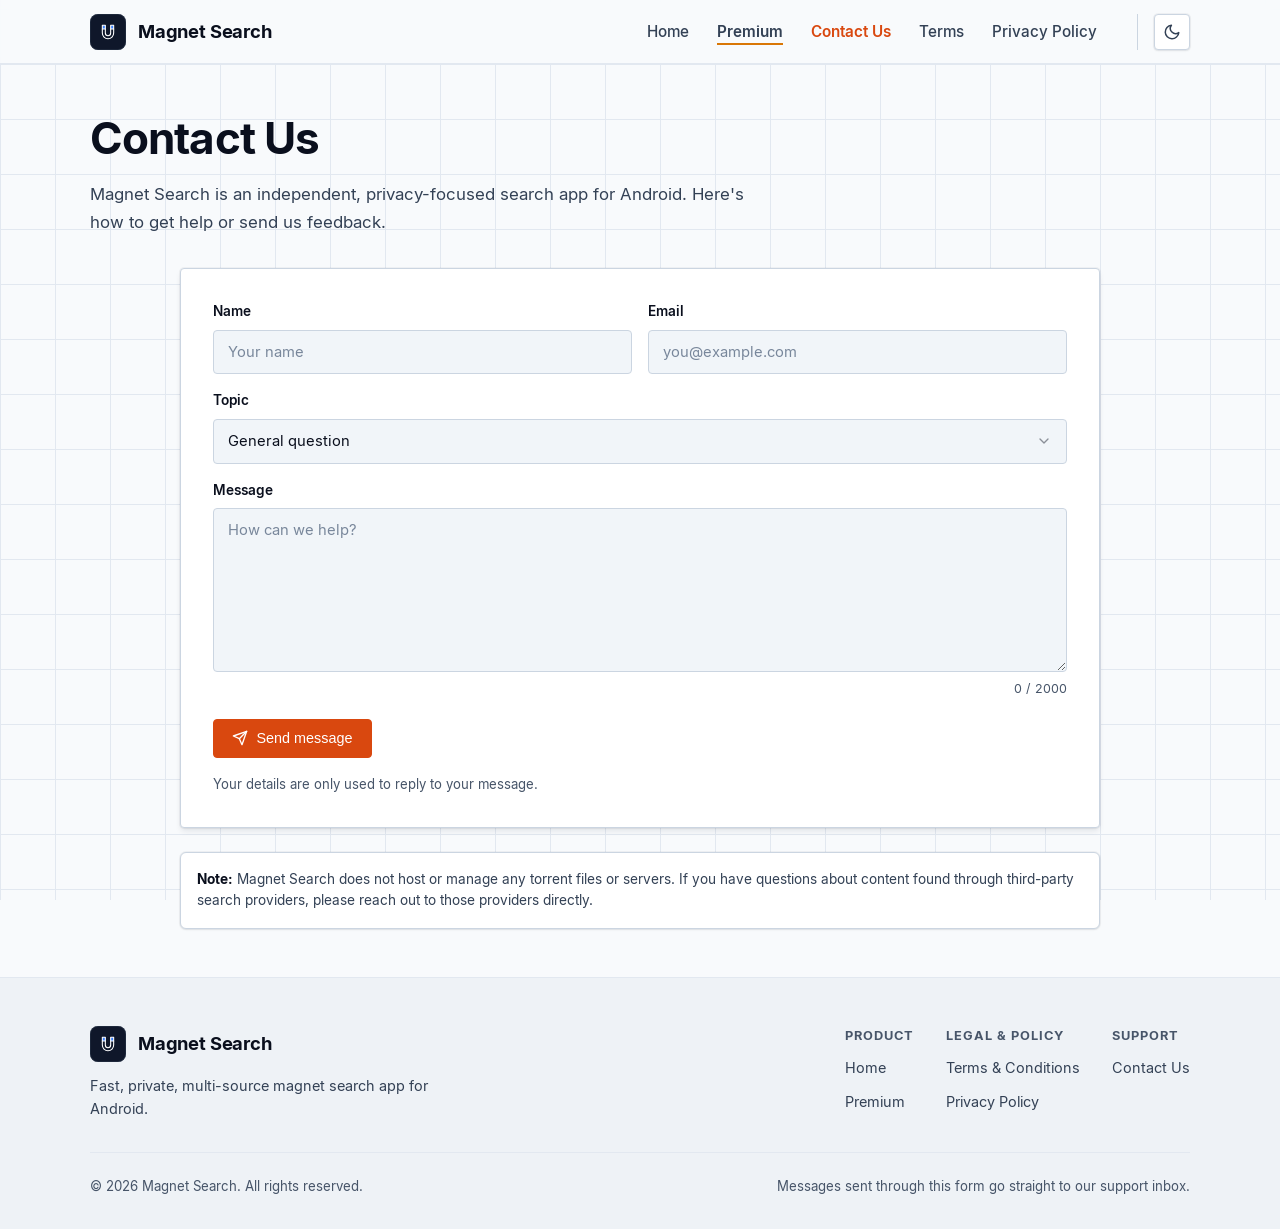
==== contact/index.html @ 62cd479e "Mobile polish, native Topic select, smoother scroll and motion" ====
<!DOCTYPE html>
<html lang="en">
<head>
  <meta charset="UTF-8">
  <meta name="viewport" content="width=device-width, initial-scale=1.0">
  <title>Contact Us — Magnet Search</title>
  <meta name="description" content="Contact and support information for Magnet Search.">
  <link rel="icon" type="image/svg+xml" href="../assets/brand/favicon.svg">
  
  <link rel="stylesheet" href="../css/tokens.css?v=36">
  <link rel="stylesheet" href="../css/base.css?v=36">
  <link rel="stylesheet" href="../css/components.css?v=36">
  <link rel="stylesheet" href="../css/pages.css?v=36">
  <meta name="theme-color" content="#08090A">
  <meta property="og:type" content="website">
  <meta property="og:site_name" content="Magnet Search">
  <meta property="og:title" content="Contact Us — Magnet Search">
  <meta property="og:description" content="Contact and support information for Magnet Search.">
  <meta property="og:url" content="https://sruclabs.github.io/magnetsearch/contact/">
  <meta name="twitter:card" content="summary">
  <meta name="twitter:title" content="Contact Us — Magnet Search">
  <meta name="twitter:description" content="Get help or send feedback to the Magnet Search team.">
  <!-- TODO: add og:image + twitter:image (1200x630 PNG at assets/brand/og-cover.png) and apple-touch-icon (180x180 PNG) once exported -->
  <noscript><style>.reveal,.line-draw{opacity:1 !important;transform:none !important;}</style></noscript>
</head>
<body>
  <a class="skip-link" href="#main">Skip to content</a>
  <!-- Header -->
  <header class="site-header">
    <div class="container">
      <a href="../" class="brand" aria-label="Magnet Search Home">
        <img src="../assets/brand/app-icon.svg" alt="Magnet Search icon" class="brand-icon" width="36" height="36">
        <span class="brand-text">Magnet Search</span>
      </a>

      <!-- Desktop Nav -->
      <nav aria-label="Main Navigation">
        <ul class="nav-menu">
          <li><a href="../" class="nav-link">Home</a></li>
          <li><a href="../premium/" class="nav-link nav-link-premium">Premium</a></li>
          <li><a href="../contact/" class="nav-link active">Contact Us</a></li>
          <li><a href="../terms/" class="nav-link">Terms</a></li>
          <li><a href="../privacy/" class="nav-link">Privacy Policy</a></li>
        </ul>
      </nav>

      <!-- Header Controls: Theme Switch & Mobile Menu Toggle -->
      <div class="header-actions">
        <button class="theme-toggle-btn" aria-label="Switch to light theme" title="Toggle theme">
          <!-- Sun Icon (shown in dark mode to switch to light) -->
          <svg class="theme-icon-dark" viewBox="0 0 24 24" fill="none" stroke="currentColor" stroke-width="2" stroke-linecap="round" stroke-linejoin="round">
            <circle cx="12" cy="12" r="5"></circle>
            <line x1="12" y1="1" x2="12" y2="3"></line>
            <line x1="12" y1="21" x2="12" y2="23"></line>
            <line x1="4.22" y1="4.22" x2="5.64" y2="5.64"></line>
            <line x1="18.36" y1="18.36" x2="19.78" y2="19.78"></line>
            <line x1="1" y1="12" x2="3" y2="12"></line>
            <line x1="21" y1="12" x2="23" y2="12"></line>
            <line x1="4.22" y1="19.78" x2="5.64" y2="18.36"></line>
            <line x1="18.36" y1="5.64" x2="19.78" y2="4.22"></line>
          </svg>
          <!-- Moon Icon (shown in light mode to switch to dark) -->
          <svg class="theme-icon-light" viewBox="0 0 24 24" fill="none" stroke="currentColor" stroke-width="2" stroke-linecap="round" stroke-linejoin="round">
            <path d="M21 12.79A9 9 0 1 1 11.21 3 7 7 0 0 0 21 12.79z"></path>
          </svg>
        </button>

        <!-- Mobile Nav Toggle -->
        <button class="mobile-nav-toggle" aria-expanded="false" aria-label="Open navigation menu">
          <svg xmlns="http://www.w3.org/2000/svg" viewBox="0 0 24 24" fill="none" stroke="currentColor" stroke-width="2" stroke-linecap="round" stroke-linejoin="round">
            <line x1="3" y1="12" x2="21" y2="12"></line>
            <line x1="3" y1="6" x2="21" y2="6"></line>
            <line x1="3" y1="18" x2="21" y2="18"></line>
          </svg>
        </button>
      </div>
    </div>
  </header>

  <!-- Mobile Drawer -->
  <div class="mobile-nav-drawer" aria-label="Mobile Navigation">
    <a href="../" class="nav-link">Home</a>
    <a href="../premium/" class="nav-link nav-link-premium">Premium</a>
    <a href="../contact/" class="nav-link active">Contact Us</a>
    <a href="../terms/" class="nav-link">Terms</a>
    <a href="../privacy/" class="nav-link">Privacy Policy</a>
  </div>

  <main id="main">
    <section class="section">
      <div class="container">
        <div class="section-header">
          <h1 class="hero-title">Contact Us</h1>
          <p class="lead">
            Magnet Search is an independent, privacy-focused search app for Android. Here's how to get help or send us feedback.
          </p>
        </div>

        <div class="card contact-form-wide">
            <!-- Contact form: posts to Web3Forms; inbox address lives in dashboard, only the domain-locked key is here -->
            <form class="contact-form" action="https://api.web3forms.com/submit" method="post" data-contact-form novalidate>
          <input type="hidden" name="access_key" value="02d6d02d-6297-4773-97e5-76fc0941b9ce">
          <input type="hidden" name="subject" value="New message from Magnet Search contact page">
          <input type="hidden" name="from_name" value="Magnet Search contact form">
          <input type="hidden" name="replyto" value="">
          <!-- No-JS fallback: Web3Forms redirects here after a plain POST (ignored by the AJAX flow) -->
          <input type="hidden" name="redirect" value="https://sruclabs.github.io/magnetsearch/contact/sent/">
          <div class="form-grid">
            <div class="form-field">
              <label for="contact-name">Name</label>
              <input type="text" id="contact-name" name="name" autocomplete="name" maxlength="80" placeholder="Your name" required>
            </div>
            <div class="form-field">
              <label for="contact-email">Email</label>
              <input type="email" id="contact-email" name="email" autocomplete="email" maxlength="120" placeholder="you@example.com" required>
            </div>
            <div class="form-field form-field-full">
              <label for="contact-topic" id="contact-topic-label">Topic</label>
              <select id="contact-topic" name="topic">
                <option value="General question">General question</option>
                <option value="Bug report">Bug report</option>
                <option value="Feature idea">Feature idea</option>
                <option value="Premium &amp; billing">Premium &amp; billing</option>
                <option value="Privacy request">Privacy request</option>
                <option value="Other">Other</option>
              </select>
            </div>
            <div class="form-field form-field-full">
              <label for="contact-message">Message</label>
              <textarea id="contact-message" name="message" rows="6" minlength="10" maxlength="2000" placeholder="How can we help?" aria-describedby="contact-message-count" required></textarea>
              <div class="form-hint"><span id="contact-message-count" data-char-count>0 / 2000</span></div>
            </div>
          </div>

          <!-- Honeypot for spam bots (leave empty) -->
          <div class="hp-field" aria-hidden="true">
            <label for="contact-botcheck">Leave this empty</label>
            <input type="text" id="contact-botcheck" name="botcheck" tabindex="-1" autocomplete="off">
          </div>

          <div class="form-actions">
            <button type="submit" class="btn btn-primary">
              <svg width="16" height="16" viewBox="0 0 24 24" fill="none" stroke="currentColor" stroke-width="2" stroke-linecap="round" stroke-linejoin="round" aria-hidden="true">
                <line x1="22" y1="2" x2="11" y2="13"></line>
                <polygon points="22 2 15 22 11 13 2 9 22 2"></polygon>
              </svg>
              Send message
            </button>
          </div>

          <p class="form-note">Your details are only used to reply to your message.</p>
          <p class="form-status" role="status" aria-live="polite" hidden></p>
        </form>
        </div>

        <div class="disclaimer-card contact-note-wide">
        <strong>Note:</strong> Magnet Search does not host or manage any torrent files or servers. If you have questions about content found through third-party search providers, please reach out to those providers directly.
      </div>

      </div>
    </section>
  </main>

  <!-- Footer -->
  <footer class="site-footer">
    <div class="container">
      <div class="footer-top">
        <div class="footer-brand">
          <a href="../" class="brand">
            <img src="../assets/brand/app-icon.svg" alt="Magnet Search" class="brand-icon" width="32" height="32">
            <span class="brand-text">Magnet Search</span>
          </a>
          <p>Fast, private, multi-source magnet search app for Android.</p>
        </div>

        <div class="footer-nav">
          <div class="footer-col">
            <span class="footer-col-title">Product</span>
            <a href="../" class="footer-link">Home</a>
            <a href="../premium/" class="footer-link">Premium</a>
          </div>
          <div class="footer-col">
            <span class="footer-col-title">Legal &amp; Policy</span>
            <a href="../terms/" class="footer-link">Terms &amp; Conditions</a>
            <a href="../privacy/" class="footer-link">Privacy Policy</a>
          </div>
          <div class="footer-col">
            <span class="footer-col-title">Support</span>
            <a href="../contact/" class="footer-link">Contact Us</a>
          </div>
        </div>
      </div>

      <div class="footer-bottom">
        <div>&copy; 2026 Magnet Search. All rights reserved.</div>
        <div>Messages sent through this form go straight to our support inbox.</div>
      </div>
    </div>
  </footer>

  <button class="to-top-btn" type="button" aria-label="Back to top" title="Back to top">
    <svg viewBox="0 0 24 24" fill="none" stroke="currentColor" stroke-width="2" stroke-linecap="round" stroke-linejoin="round" aria-hidden="true">
      <line x1="12" y1="19" x2="12" y2="5"></line>
      <polyline points="5 12 12 5 19 12"></polyline>
    </svg>
  </button>

  <script src="../js/main.js?v=7"></script>
</body>
</html>
---- css/tokens.css ----
/* Design tokens derived directly from Android app theme:
 * Color.kt, AppThemes.kt, and Material Design 3 specs
 */

/*
 * Inter Font Family
 * Copyright (c) 2016-2024 The Inter Project Authors (https://github.com/rsms/inter)
 * Licensed under the SIL Open Font License, Version 1.1 (https://openfontlicense.org)
 * See /assets/fonts/LICENSE.txt for full terms.
 */
@font-face {
  font-family: 'Inter';
  src: url('../assets/fonts/inter_regular.ttf') format('truetype');
  font-weight: 400;
  font-style: normal;
  font-display: swap;
}

@font-face {
  font-family: 'Inter';
  src: url('../assets/fonts/inter_medium.ttf') format('truetype');
  font-weight: 500;
  font-style: normal;
  font-display: swap;
}

@font-face {
  font-family: 'Inter';
  src: url('../assets/fonts/inter_semibold.ttf') format('truetype');
  font-weight: 600;
  font-style: normal;
  font-display: swap;
}

@font-face {
  font-family: 'Inter';
  src: url('../assets/fonts/inter_bold.ttf') format('truetype');
  font-weight: 700;
  font-style: normal;
  font-display: swap;
}

@font-face {
  font-family: 'Inter';
  src: url('../assets/fonts/inter_extra_bold.ttf') format('truetype');
  font-weight: 800;
  font-style: normal;
  font-display: swap;
}

:root {
  /* Core Brand Colors & Accents */
  --color-primary: #5E6AD2;
  --color-primary-variant: #4B55AC;
  /* Bright indigo for text/icons on dark surfaces (10:1 on base).
     Buttons keep --color-primary so white text stays at 4.7:1. */
  --color-primary-bright: #A5B4FC;
  --color-accent-cyan: #828FFF;
  --color-accent: #5E6AD2;
  --color-accent-hover: #828FFF;
  --color-seed-green: #10B981;
  --color-leech-orange: #F59E0B;

  /* Surfaces & Foundation (Reference Dark Palette: #08090A Background, #111214 Surface) */
  --color-bg-base: #08090A;
  --color-bg-dark: #0D0E10;
  --color-surface-card: #141619;
  --color-surface-elevated: #181A1D;
  --color-surface-variant: #202226;

  /* Structural Dividers & Precision Borders (rgba(255,255,255,0.14)) */
  --color-border: rgba(255, 255, 255, 0.14);
  --color-border-subtle: rgba(255, 255, 255, 0.08);
  --color-border-focus: #828FFF;

  /* Architectural Grid Lines (Clean and subtle on #08090A, 55px size) */
  --grid-line: rgba(255, 255, 255, 0.07);
  --grid-line-glow: rgba(94, 106, 210, 0.08);
  --grid-size: 55px;
  --font-family-mono: ui-monospace, SFMono-Regular, "Roboto Mono", Menlo, Monaco, Consolas, monospace;

  /* Typography (Reference: #F5F5F5 Primary Text, #8A8F98 Secondary Text) */
  --font-family-base: 'Inter', -apple-system, BlinkMacSystemFont, 'Segoe UI', Roboto, Helvetica, Arial, sans-serif;
  --color-text-primary: #F5F5F5;
  --color-text-secondary: #8A8F98;
  --color-text-muted: #7A818C;
  --color-text-placeholder: #8A8F98;

  /* Premium Gold Suite */
  --color-premium-gold: #FFB300;
  --color-premium-gold-dark: #D97706;
  --color-premium-gold-text: #FBBF24;
  --color-premium-gold-container: rgba(255, 179, 0, 0.10);
  --color-premium-gold-border: rgba(255, 179, 0, 0.35);
  --color-premium-gold-glow: rgba(255, 179, 0, 0.14);

  /* Spacing Scale */
  --space-2: 0.125rem; /* 2px */
  --space-4: 0.25rem;  /* 4px */
  --space-8: 0.5rem;   /* 8px */
  --space-12: 0.75rem; /* 12px */
  --space-16: 1rem;    /* 16px */
  --space-20: 1.25rem; /* 20px */
  --space-24: 1.5rem;  /* 24px */
  --space-32: 2rem;    /* 32px */
  --space-40: 2.5rem;  /* 40px */
  --space-48: 3rem;    /* 48px */
  --space-64: 4rem;    /* 64px */
  --space-80: 5rem;    /* 80px */

  /* Radii (Purpose-driven, restrained: no inflated toy-like rounding) */
  --radius-xs: 2px;
  --radius-sm: 4px;
  --radius-md: 6px;
  --radius-lg: 8px;
  --radius-xl: 12px;
  --radius-full: 9999px;

  /* Transitions */
  --transition-fast: 140ms ease-out;
  --transition-normal: 200ms ease-out;
  --transition-slow: 300ms ease-out;

  /* Shadows & Elevation (Dark mode: crisp ambient depth) */
  --shadow-sm: 0 1px 2px 0 rgba(0, 0, 0, 0.35);
  --shadow-card: 0 4px 16px -2px rgba(0, 0, 0, 0.45), 0 2px 6px -1px rgba(0, 0, 0, 0.3);
  --shadow-card-hover: 0 10px 25px -4px rgba(0, 0, 0, 0.55), 0 4px 10px -2px rgba(0, 0, 0, 0.35);
  --shadow-window: 0 16px 36px -6px rgba(0, 0, 0, 0.65), 0 6px 14px -3px rgba(0, 0, 0, 0.4);

  /* Layout */
  --max-width-content: 1140px;
  --max-width-narrow: 820px;
  --nav-height: 64px;

  /* Solid box and surface backgrounds (zero bleed-through from background grid) */
  --color-header-bg: rgba(8, 9, 10, 0.95);
  --color-section-dark-bg: transparent;
  --color-disclaimer-bg: #111214;
  --color-result-item-bg: #111214;
}

/* ==========================================================================
   Clean Light Theme
   Crisp architectural background, fine slate borders, and subtle Bitnomial-inspired
   warm orange accents (#E65100 / #F97316).
   Dark theme stays completely untouched when data-theme is "dark" or unspecified.
   ========================================================================== */
[data-theme="light"] {
  /* Core Brand Colors (Crisp, high-visibility Bitnomial warm orange accents) */
  --color-primary: #D9480F;
  --color-primary-variant: #BF360C;
  /* Alias: light theme keeps its existing accent everywhere bright is used,
     so this pass changes dark mode only. */
  --color-primary-bright: var(--color-primary);
  --color-accent-cyan: #EA580C;
  --color-seed-green: #047857;
  --color-leech-orange: #B45309;

  /* Surfaces & Foundation (Defined, crisp layers for strong separation) */
  --color-bg-base: #F8FAFC;
  --color-bg-dark: #EEF2F6;
  --color-surface-card: #FFFFFF;
  --color-surface-elevated: #F1F5F9;
  --color-surface-variant: #E2E8F0;

  /* Structural Dividers & Precision Borders (Sharp, highly visible edges) */
  --color-border: #CBD5E1;
  --color-border-subtle: #E2E8F0;
  --color-border-focus: #D9480F;

  /* Architectural Grid Lines (Exact light graph box pattern, 55px size) */
  --grid-line: #E2E8F0;
  --grid-line-glow: rgba(217, 72, 15, 0.08);
  --grid-size: 55px;

  /* Typography (Deep, high-contrast, comfortable legibility) */
  --color-text-primary: #0A0F1D;
  --color-text-secondary: #334155;
  --color-text-muted: #475569;
  --color-text-placeholder: #64748B;

  /* Premium Gold Suite (Preserved intact for Premium branding, crisp contrast) */
  --color-premium-gold: #D97706;
  --color-premium-gold-dark: #92400E;
  --color-premium-gold-text: #92400E;
  --color-premium-gold-container: rgba(245, 158, 11, 0.14);
  --color-premium-gold-border: rgba(217, 119, 6, 0.45);
  --color-premium-gold-glow: rgba(217, 119, 6, 0.16);

  /* Shadows & Elevation (Light mode: high-visibility architectural separation from grid) */
  --shadow-sm: 0 1px 2px 0 rgba(15, 23, 42, 0.08), 0 0 0 1px rgba(15, 23, 42, 0.04);
  --shadow-card: 0 4px 6px -1px rgba(15, 23, 42, 0.09), 0 2px 4px -2px rgba(15, 23, 42, 0.06), 0 0 0 1px rgba(15, 23, 42, 0.04);
  --shadow-card-hover: 0 12px 20px -3px rgba(15, 23, 42, 0.12), 0 4px 6px -2px rgba(15, 23, 42, 0.08), 0 0 0 1px rgba(15, 23, 42, 0.06);
  --shadow-window: 0 20px 30px -6px rgba(15, 23, 42, 0.12), 0 8px 12px -4px rgba(15, 23, 42, 0.07), 0 0 0 1px rgba(15, 23, 42, 0.05);

  /* Header surface transparency */
  --color-header-bg: rgba(248, 250, 252, 0.95);
  --color-section-dark-bg: transparent;
  --color-disclaimer-bg: #EEF2F6;
  --color-result-item-bg: #FFFFFF;
}
---- css/base.css ----
/* Base reset, typography, containers, and global elements */

*, *::before, *::after {
  box-sizing: border-box;
  margin: 0;
  padding: 0;
}

html {
  font-family: var(--font-family-base);
  font-size: 16px;
  line-height: 1.5;
  color-scheme: dark;
  background-color: var(--color-bg-base);
  color: var(--color-text-primary);
  scroll-behavior: smooth;
  /* Offset every in-page anchor landing (#features, #main, #billing-note, …)
     below the sticky header, plus breathing room. */
  scroll-padding-top: calc(var(--nav-height, 64px) + var(--space-16));
  -webkit-font-smoothing: antialiased;
  -moz-osx-font-smoothing: grayscale;
}

html[data-theme="light"] {
  color-scheme: light;
}

body {
  min-height: 100vh;
  display: flex;
  flex-direction: column;
  background-color: var(--color-bg-base);
  background-image: 
    linear-gradient(to right, var(--grid-line) 1px, transparent 1px),
    linear-gradient(to bottom, var(--grid-line) 1px, transparent 1px);
  background-size: var(--grid-size, 55px) var(--grid-size, 55px);
  background-position: 0 var(--nav-height, 64px);
  background-repeat: repeat;
  background-attachment: fixed;
  color: var(--color-text-primary);
  overflow-x: hidden;
}

/* Exclude background grid on Privacy Policy and Terms pages */
body.page-legal {
  background-image: none !important;
}

img, svg {
  display: block;
  max-width: 100%;
}

a {
  color: var(--color-primary-bright);
  text-decoration: none;
  transition: color var(--transition-fast);
}

a:hover {
  color: var(--color-accent-cyan);
}

::selection {
  background-color: rgba(94, 106, 210, 0.4);
  color: #FFFFFF;
}

a:focus-visible,
button:focus-visible,
input:focus-visible {
  outline: 2px solid var(--color-border-focus);
  outline-offset: 3px;
}

/* Typography Hierarchy */
h1, h2, h3, h4, h5, h6 {
  color: var(--color-text-primary);
  font-weight: 700;
  line-height: 1.25;
  letter-spacing: -0.015em;
}

h1 {
  font-size: clamp(1.85rem, 3.2vw, 2.75rem);
  font-weight: 700;
  line-height: 1.2;
}

h2 {
  font-size: clamp(1.35rem, 2.2vw, 1.75rem);
  font-weight: 600;
  letter-spacing: -0.01em;
}

h3 {
  font-size: 1.1rem;
  font-weight: 600;
}

p {
  color: var(--color-text-secondary);
  line-height: 1.6;
}

.lead {
  font-size: 1.05rem;
  color: var(--color-text-secondary);
  line-height: 1.65;
}

/* Containers */
.container {
  width: 100%;
  max-width: var(--max-width-content);
  margin-left: auto;
  margin-right: auto;
  padding-left: var(--space-20);
  padding-right: var(--space-20);
}

@media (max-width: 480px) {
  .container {
    padding-left: var(--space-16);
    padding-right: var(--space-16);
  }
}

.container-narrow {
  max-width: var(--max-width-narrow);
}

/* Guardrail: Constrained standalone blocks default to centered margins */
.center-block,
[data-center="true"] {
  margin-left: auto;
  margin-right: auto;
}

/* Technical Monospace & Tag Utilities */
.mono-font,
.code-val {
  font-family: var(--font-family-mono);
  letter-spacing: -0.01em;
}

/* Background Architectural Grid Lines (Structural and clean) */
.background-grid {
  background-image: 
    linear-gradient(to right, var(--grid-line) 1px, transparent 1px),
    linear-gradient(to bottom, var(--grid-line) 1px, transparent 1px);
  background-size: var(--grid-size, 55px) var(--grid-size, 55px);
  background-position: 0 var(--nav-height, 64px);
  background-repeat: repeat;
  background-attachment: fixed;
}

/* Scroll Reveal States */
.reveal {
  opacity: 0;
  transform: translateY(16px);
  transition: opacity 0.7s cubic-bezier(0.16, 1, 0.3, 1), transform 0.7s cubic-bezier(0.16, 1, 0.3, 1);
  transition-delay: var(--reveal-delay, 0ms);
  will-change: opacity, transform;
}

.reveal.active {
  opacity: 1;
  transform: translateY(0);
}

/* In-page targets land below the sticky header with breathing room. */
#main,
#features,
#premium-features,
#billing-note {
  scroll-margin-top: calc(var(--nav-height, 64px) + var(--space-16));
}

/* Soft page entry: ends in the exact same place, so no layout shift. */
main {
  animation: page-in 0.5s cubic-bezier(0.16, 1, 0.3, 1);
}

@keyframes page-in {
  from {
    opacity: 0;
    transform: translateY(6px);
  }
  to {
    opacity: 1;
    transform: translateY(0);
  }
}

/* Progressive Line Draw (Disabled to maintain seamless background grid) */
.line-draw {
  position: relative;
}

.line-draw::after {
  display: none;
}

/* Buttons (Functional, disciplined, clear hierarchy) */
.btn {
  display: inline-flex;
  align-items: center;
  justify-content: center;
  gap: var(--space-8);
  padding: 0.65rem 1.15rem;
  font-size: 0.9rem;
  font-weight: 500;
  border-radius: var(--radius-sm);
  border: 1px solid transparent;
  cursor: pointer;
  transition: background-color var(--transition-fast), border-color var(--transition-fast), color var(--transition-fast), transform 200ms cubic-bezier(0.16, 1, 0.3, 1), box-shadow var(--transition-fast);
  white-space: nowrap;
  user-select: none;
}

.btn:hover {
  transform: translateY(-1px);
}

.btn:active {
  transform: translateY(0);
}

.btn-primary {
  background-color: var(--color-primary);
  border-color: var(--color-primary);
  color: #FFFFFF;
}

.btn-primary:hover {
  background-color: var(--color-primary-variant);
  border-color: var(--color-primary-variant);
  color: #FFFFFF;
}

.btn-secondary {
  background-color: var(--color-surface-card);
  border-color: var(--color-border);
  color: var(--color-text-primary);
  box-shadow: var(--shadow-sm);
}

.btn-secondary:hover {
  background-color: var(--color-surface-elevated);
  border-color: var(--color-border-focus);
  color: var(--color-text-primary);
  box-shadow: var(--shadow-card);
}

.btn-gold {
  background-color: var(--color-premium-gold);
  border-color: var(--color-premium-gold);
  color: #0F172A;
  font-weight: 600;
}

.btn-gold:hover {
  background-color: #FFA000;
  border-color: #FFA000;
  color: #07090E;
}

/* Badges & Status Indicators */
.badge {
  display: inline-flex;
  align-items: center;
  gap: 5px;
  padding: 0.2rem 0.5rem;
  font-size: 0.72rem;
  font-weight: 600;
  letter-spacing: 0.02em;
  border-radius: var(--radius-xs);
}

.badge-blue {
  background: rgba(94, 106, 210, 0.14);
  color: var(--color-primary-bright);
  border: 1px solid rgba(94, 106, 210, 0.28);
}

.badge-gold {
  background: var(--color-premium-gold-container);
  color: var(--color-premium-gold-text);
  border: 1px solid var(--color-premium-gold-border);
}

/* Accessibility */
.skip-link {
  position: absolute;
  left: var(--space-16);
  top: -100px;
  z-index: 200;
  padding: var(--space-8) var(--space-16);
  background-color: var(--color-surface-elevated);
  color: var(--color-text-primary);
  border: 1px solid var(--color-border-focus);
  border-radius: var(--radius-sm);
  font-weight: 600;
  font-size: 0.9rem;
  transition: top var(--transition-fast);
}

.skip-link:focus-visible {
  top: var(--space-12);
  outline: 2px solid var(--color-border-focus);
  outline-offset: 2px;
}

.sr-only {
  position: absolute;
  width: 1px;
  height: 1px;
  padding: 0;
  margin: -1px;
  overflow: hidden;
  clip: rect(0, 0, 0, 0);
  white-space: nowrap;
  border-width: 0;
}

@media (prefers-reduced-motion: reduce) {
  *, *::before, *::after {
    animation-duration: 0.01ms !important;
    animation-iteration-count: 1 !important;
    transition-duration: 0.01ms !important;
    scroll-behavior: auto !important;
  }
}
---- css/components.css ----
/* Navigation, Mobile Drawer, Cards, Accordion, Footer */

/* Site Header */
.site-header {
  position: sticky;
  top: 0;
  z-index: 100;
  height: var(--nav-height);
  background-color: var(--color-header-bg);
  backdrop-filter: blur(12px);
  -webkit-backdrop-filter: blur(12px);
  border-bottom: 1px solid var(--color-border-subtle);
  transition: background-color var(--transition-fast), border-color var(--transition-fast);
}

.site-header .container {
  height: 100%;
  display: flex;
  align-items: center;
  justify-content: space-between;
  gap: var(--space-20);
}

/* Brand Link */
.brand {
  display: flex;
  align-items: center;
  gap: var(--space-12);
  font-weight: 700;
  font-size: 1.15rem;
  color: var(--color-text-primary);
  text-decoration: none;
  flex-shrink: 0;
}

.brand-icon {
  width: 36px;
  height: 36px;
  border-radius: var(--radius-sm);
  flex-shrink: 0;
}

.brand-text {
  letter-spacing: -0.01em;
  min-width: 0;
  overflow: hidden;
  text-overflow: ellipsis;
  white-space: nowrap;
}

/* Desktop Navigation */
.site-header nav {
  margin-left: auto;
}

.nav-menu {
  display: flex;
  align-items: center;
  gap: var(--space-20);
  list-style: none;
}

.nav-link {
  font-size: 0.95rem;
  font-weight: 500;
  color: var(--color-text-secondary);
  padding: var(--space-8) var(--space-4);
  position: relative;
  transition: color var(--transition-fast);
}

.nav-link:hover {
  color: var(--color-text-primary);
}

.nav-link.active {
  color: var(--color-primary-bright);
  font-weight: 600;
}

.nav-link.nav-link-premium {
  color: var(--color-text-secondary);
  font-weight: 600;
  text-decoration: underline;
  text-decoration-color: var(--color-premium-gold);
  text-decoration-thickness: 2px;
  text-underline-offset: 6px;
}

.nav-link.nav-link-premium:hover {
  color: var(--color-text-primary);
}

.nav-link.nav-link-premium.active {
  color: var(--color-primary-bright);
}

/* Header Controls & Theme Toggle */
.header-actions {
  display: flex;
  align-items: center;
  gap: var(--space-12);
  flex-shrink: 0;
  margin-left: var(--space-16);
  padding-left: var(--space-16);
  border-left: 1px solid var(--color-border);
}

.theme-toggle-btn {
  display: inline-flex;
  align-items: center;
  justify-content: center;
  width: 36px;
  height: 36px;
  border-radius: var(--radius-sm);
  background-color: var(--color-surface-card);
  border: 1px solid var(--color-border);
  color: var(--color-text-secondary);
  cursor: pointer;
  box-shadow: var(--shadow-sm);
  transition: background-color var(--transition-fast), border-color var(--transition-fast), color var(--transition-fast), box-shadow var(--transition-fast);
}

.theme-toggle-btn:hover {
  background-color: var(--color-surface-elevated);
  color: var(--color-text-primary);
  border-color: var(--color-border-focus);
}

.theme-toggle-btn svg {
  width: 18px;
  height: 18px;
}

.theme-icon-light {
  display: none;
}

.theme-icon-dark {
  display: block;
}

[data-theme="light"] .theme-icon-light {
  display: block;
}

[data-theme="light"] .theme-icon-dark {
  display: none;
}

/* Mobile Toggle */
.mobile-nav-toggle {
  display: none;
  background-color: var(--color-surface-card);
  border: 1px solid var(--color-border);
  border-radius: var(--radius-sm);
  padding: var(--space-8);
  color: var(--color-text-primary);
  cursor: pointer;
  align-items: center;
  justify-content: center;
  box-shadow: var(--shadow-sm);
  transition: background-color var(--transition-fast), border-color var(--transition-fast);
}

.mobile-nav-toggle svg {
  width: 24px;
  height: 24px;
  stroke: currentColor;
  display: block;
}

/* Hamburger lines morphing smoothly into "X" */
.mobile-nav-toggle line {
  transform-origin: 12px 12px;
  transition: transform 0.26s cubic-bezier(0.16, 1, 0.3, 1),
              opacity 0.18s ease;
}

/* Middle line fades out */
.mobile-nav-toggle[aria-expanded="true"] line:nth-child(1) {
  opacity: 0;
  transform: scaleX(0.4);
}

/* Top line rotates +45deg */
.mobile-nav-toggle[aria-expanded="true"] line:nth-child(2) {
  transform: translateY(6px) rotate(45deg);
}

/* Bottom line rotates -45deg */
.mobile-nav-toggle[aria-expanded="true"] line:nth-child(3) {
  transform: translateY(-6px) rotate(-45deg);
}

/* Mobile Nav Drawer: Smooth Slide, Fade & Frosted Blur */
.mobile-nav-drawer {
  display: flex;
  position: fixed;
  top: var(--nav-height);
  left: 0;
  right: 0;
  bottom: 0;
  background-color: rgba(8, 9, 10, 0.88);
  backdrop-filter: blur(24px);
  -webkit-backdrop-filter: blur(24px);
  padding: var(--space-16) var(--space-20);
  z-index: 99;
  flex-direction: column;
  gap: 0;
  border-top: 1px solid var(--color-border-subtle);
  overflow-y: auto;
  opacity: 0;
  visibility: hidden;
  pointer-events: none;
  transform: translateY(-12px);
  transition: opacity 0.28s cubic-bezier(0.16, 1, 0.3, 1),
              transform 0.28s cubic-bezier(0.16, 1, 0.3, 1),
              visibility 0.28s;
  will-change: opacity, transform;
}

[data-theme="light"] .mobile-nav-drawer {
  background-color: rgba(248, 250, 252, 0.90);
}

.mobile-nav-drawer.open {
  opacity: 1;
  visibility: visible;
  pointer-events: auto;
  transform: translateY(0);
}

.mobile-nav-drawer .nav-link {
  display: flex;
  align-items: center;
  font-size: 1.15rem;
  padding: var(--space-16) 0;
  min-height: 54px;
  border-bottom: 1px solid var(--color-border-subtle);
  transition: color var(--transition-fast), padding-left var(--transition-fast);
}

.mobile-nav-drawer .nav-link:hover {
  padding-left: var(--space-4);
  color: var(--color-primary);
}

/* Cards & Surfaces */
.card {
  background-color: var(--color-surface-card);
  border: 1px solid var(--color-border-subtle);
  border-radius: var(--radius-sm);
  padding: var(--space-20);
  box-shadow: inset 0 1px 0 rgba(255, 255, 255, 0.04), var(--shadow-card);
  transition: border-color var(--transition-fast), background-color var(--transition-fast), box-shadow var(--transition-fast);
}

.card:hover {
  border-color: rgba(255, 255, 255, 0.16);
  box-shadow: var(--shadow-card-hover);
}

.card-elevated {
  background-color: var(--color-surface-elevated);
}

.card-gold {
  border-color: var(--color-premium-gold-border);
  background-color: var(--color-surface-card);
  position: relative;
}

.card-gold:hover {
  border-color: var(--color-premium-gold);
}

/* Icon Box */
.icon-box {
  width: 36px;
  height: 36px;
  border-radius: var(--radius-xs);
  display: inline-flex;
  align-items: center;
  justify-content: center;
  background-color: var(--color-surface-elevated);
  border: 1px solid var(--color-border-subtle);
  color: var(--color-accent-hover);
  flex-shrink: 0;
}

.icon-box svg {
  width: 18px;
  height: 18px;
}

.icon-box-gold {
  background-color: var(--color-premium-gold-container);
  border-color: var(--color-premium-gold-border);
  color: var(--color-premium-gold);
}

/* Footer */
.site-footer {
  margin-top: auto;
  border-top: 1px solid var(--color-border-subtle);
  background-color: var(--color-bg-dark);
  padding: var(--space-48) 0 var(--space-32);
}

.footer-top {
  display: flex;
  justify-content: space-between;
  align-items: flex-start;
  gap: var(--space-32);
  flex-wrap: wrap;
  padding-bottom: var(--space-32);
  border-bottom: 1px solid var(--color-border-subtle);
}

.footer-brand {
  max-width: 360px;
}

.footer-brand p {
  margin-top: var(--space-12);
  font-size: 0.9rem;
}

.footer-nav {
  display: flex;
  gap: var(--space-32);
  flex-wrap: wrap;
}

.footer-col {
  display: flex;
  flex-direction: column;
  gap: var(--space-12);
}

.footer-col-title {
  font-size: 0.8rem;
  font-weight: 700;
  text-transform: uppercase;
  letter-spacing: 0.08em;
  color: var(--color-text-muted);
}

.footer-link {
  font-size: 0.9rem;
  color: var(--color-text-secondary);
}

.footer-link:hover {
  color: var(--color-text-primary);
}

.footer-bottom {
  padding-top: var(--space-24);
  display: flex;
  justify-content: space-between;
  align-items: center;
  flex-wrap: wrap;
  gap: var(--space-16);
  font-size: 0.825rem;
  color: var(--color-text-muted);
}

/* Contact Form (fields live inside callout content on the contact page) */
.contact-form {
  display: flex;
  flex-direction: column;
  gap: var(--space-16);
}

.form-grid {
  display: grid;
  grid-template-columns: 1fr 1fr;
  gap: var(--space-16);
}

.form-field {
  display: flex;
  flex-direction: column;
  gap: var(--space-8);
  min-width: 0;
}

.form-field-full {
  grid-column: 1 / -1;
}

.form-field label {
  font-size: 0.85rem;
  font-weight: 600;
  color: var(--color-text-primary);
}

.form-field input,
.form-field select,
.form-field textarea {
  width: 100%;
  font: inherit;
  font-size: 0.92rem;
  color: var(--color-text-primary);
  background-color: var(--color-surface-elevated);
  border: 1px solid var(--color-border);
  border-radius: var(--radius-sm);
  padding: 0.65rem 0.85rem;
  caret-color: var(--color-border-focus);
  box-shadow: none;
  transition: border-color var(--transition-fast);
}

.form-field textarea {
  resize: vertical;
  min-height: 140px;
  line-height: 1.6;
}

.form-field input::placeholder,
.form-field textarea::placeholder {
  color: var(--color-text-placeholder);
  opacity: 0.85;
}

.form-field input:-webkit-autofill,
.form-field textarea:-webkit-autofill {
  -webkit-text-fill-color: var(--color-text-primary);
  caret-color: var(--color-text-primary);
  box-shadow: inset 0 0 0 3rem var(--color-surface-elevated);
}

.form-field input:hover,
.form-field select:hover,
.form-field textarea:hover {
  border-color: var(--color-border-focus);
}

.form-field input:focus-visible,
.form-field select:focus-visible,
.form-field textarea:focus-visible {
  outline: 2px solid var(--color-border-focus);
  outline-offset: 2px;
  border-color: var(--color-border-focus);
  box-shadow: none;
}

.form-actions {
  display: flex;
  align-items: center;
  gap: var(--space-12);
  flex-wrap: wrap;
  margin-top: var(--space-4);
}

.form-note {
  font-size: 0.82rem;
  color: var(--color-text-muted);
  line-height: 1.6;
}

.form-hint {
  display: flex;
  justify-content: flex-end;
  font-size: 0.78rem;
  color: var(--color-text-muted);
}

/* Mobile: stack Name/Email instead of squeezing two columns */
@media (max-width: 640px) {
  .form-grid {
    grid-template-columns: 1fr;
  }
}

.form-status {
  font-size: 0.88rem;
  line-height: 1.6;
  color: var(--color-text-secondary);
}

.form-status[data-state] {
  padding: var(--space-12) var(--space-16);
  border-radius: var(--radius-sm);
  border: 1px solid var(--color-border);
  background-color: var(--color-surface-elevated);
}

.form-status[data-state="success"] {
  color: var(--color-seed-green);
  border-color: rgba(16, 185, 129, 0.4);
  background-color: rgba(16, 185, 129, 0.1);
  font-weight: 600;
}

.form-status[data-state="error"] {
  color: var(--color-leech-orange);
  border-color: rgba(245, 158, 11, 0.4);
  background-color: rgba(245, 158, 11, 0.1);
  font-weight: 600;
}

.btn:disabled {
  opacity: 0.6;
  cursor: not-allowed;
}

/* Back to Top (hidden until scrolled; out of tab order while hidden) */
.to-top-btn {
  position: fixed;
  right: var(--space-20);
  bottom: var(--space-24);
  z-index: 90;
  width: 44px;
  height: 44px;
  display: inline-flex;
  align-items: center;
  justify-content: center;
  border-radius: var(--radius-full);
  background-color: var(--color-surface-card);
  border: 1px solid var(--color-border);
  color: var(--color-text-secondary);
  cursor: pointer;
  box-shadow: var(--shadow-card);
  opacity: 0;
  visibility: hidden;
  pointer-events: none;
  transform: translateY(12px);
  transition: opacity var(--transition-fast), transform var(--transition-fast), visibility var(--transition-fast), background-color var(--transition-fast), color var(--transition-fast), border-color var(--transition-fast);
}

.to-top-btn:hover {
  background-color: var(--color-surface-elevated);
  color: var(--color-text-primary);
  border-color: var(--color-border-focus);
}

.to-top-btn.show {
  opacity: 1;
  visibility: visible;
  pointer-events: auto;
  transform: translateY(0);
}

.to-top-btn svg {
  width: 20px;
  height: 20px;
}

/* Native select: appearance kept native for the picker itself;
   chevron + option colors only, so it matches the minimal inputs. */
.form-field select {
  appearance: none;
  -webkit-appearance: none;
  padding-right: 2.5rem;
  cursor: pointer;
  background-image: url("data:image/svg+xml,%3Csvg xmlns='http://www.w3.org/2000/svg' viewBox='0 0 24 24' fill='none' stroke='%238A8F98' stroke-width='2' stroke-linecap='round' stroke-linejoin='round'%3E%3Cpolyline points='6 9 12 15 18 9'/%3E%3C/svg%3E");
  background-repeat: no-repeat;
  background-position: right 0.85rem center;
  background-size: 16px;
}

.form-field select option {
  background-color: var(--color-surface-elevated);
  color: var(--color-text-primary);
}

/* Honeypot field: hidden from sighted users, present for spam bots */
.hp-field {
  position: absolute;
  width: 1px;
  height: 1px;
  padding: 0;
  margin: -1px;
  overflow: hidden;
  clip: rect(0, 0, 0, 0);
  white-space: nowrap;
  border: 0;
}

/* Responsive Navigation Breakpoint */
@media (max-width: 768px) {
  .site-header nav {
    display: none;
  }
  .nav-menu {
    display: none;
  }
  .header-actions {
    margin-left: auto;
    padding-left: 0;
    border-left: none;
  }
  .mobile-nav-toggle {
    display: flex;
  }
  .footer-top {
    flex-direction: column;
  }
}
---- css/pages.css ----
/* Page Layout Helpers (replacing one-off inline styles) */
.page-wrap {
  /* No top padding: the nested page-header already brings the 48px rhythm.
     (Keeps text pages starting identically to Privacy/Terms.) */
  padding-top: 0;
  padding-bottom: var(--space-64);
}

.page-header-compact {
  margin-bottom: var(--space-32);
}

.page-intro-wide {
  max-width: 760px;
  margin-bottom: var(--space-32);
}

.title-push {
  margin-bottom: var(--space-12);
}

.section-flush {
  padding-bottom: 0;
}

.section-tag-gold {
  color: var(--color-premium-gold);
}

.disclaimer-left {
  text-align: left;
  margin-bottom: var(--space-32);
}

.disclaimer-center {
  margin-top: var(--space-32);
  text-align: center;
}

.disclaimer-tight {
  margin-top: var(--space-20);
}

.section-closer {
  /* Standard 48px content-to-footer rhythm, matching section bottom padding
     used on Home/Premium/Contact/Sent. */
  margin-bottom: var(--space-48);
}

.billing-note {
  max-width: 720px;
  margin: var(--space-40) auto 0;
  text-align: left;
  /* Extra landing cushion beyond the global scroll-padding: this target is a
     small note, so give it room to read as a destination, not an edge. */
  scroll-margin-top: calc(var(--nav-height, 64px) + var(--space-32));
  transition: border-color var(--transition-fast), box-shadow var(--transition-fast);
}

/* Announce the benefits section when landed on via a plan button */
#premium-features:target .section-title {
  color: var(--color-premium-gold-text);
}

.confirm-card {
  max-width: 560px;
  text-align: center;
  margin-top: var(--space-48);
}

.confirm-icon {
  width: 56px;
  height: 56px;
  margin: 0 auto var(--space-16);
  color: var(--color-seed-green);
}

.confirm-icon svg {
  width: 28px;
  height: 28px;
}

.confirm-lead {
  margin-bottom: var(--space-24);
}

.actions-center {
  justify-content: center;
}

/* Contact form: wide card that fills laptop screens without going full-bleed.
   Uncapped on mobile (max-width only constrains large screens). */
.contact-form-wide {
  max-width: 920px;
  margin-left: auto;
  margin-right: auto;
  padding: var(--space-32);
}

@media (max-width: 640px) {
  .contact-form-wide {
    padding: var(--space-20);
  }
}

/* Note below the form: same 920px centered width so both cards align
   on desktop; on phones both go full-width, so no overflow. */
.contact-note-wide {
  max-width: 920px;
  margin-left: auto;
  margin-right: auto;
}

/* Visual-only form polish: no sizing/position changes. */
.contact-form-wide,
.contact-form-wide:hover {
  box-shadow: none;
}

.contact-form-wide:focus-within {
  border-color: var(--color-border-focus);
}

.contact-form .btn-primary,
.contact-form .btn-primary:hover {
  box-shadow: none;
}

/* ==================================================
   Hero Section (Home) - Clear editorial hierarchy
   ================================================== */
.hero-section {
  padding: var(--space-48) 0 var(--space-48);
  position: relative;
}

.hero-content {
  max-width: 820px;
  margin: 0 0 var(--space-32) 0;
  text-align: left;
}

.hero-badge {
  margin-bottom: var(--space-16);
}

.hero-title {
  margin-bottom: var(--space-16);
  font-size: clamp(2rem, 3.5vw, 2.75rem);
  font-weight: 700;
  letter-spacing: -0.02em;
  color: var(--color-text-primary);
}

.hero-subtitle {
  font-size: 1.05rem;
  line-height: 1.65;
  color: var(--color-text-secondary);
  margin-bottom: var(--space-24);
  max-width: 680px;
}

.hero-actions {
  display: flex;
  gap: var(--space-12);
  flex-wrap: wrap;
  justify-content: flex-start;
}

/* Feature Mock/Preview Window */
.hero-preview {
  margin-top: var(--space-32);
  width: 100%;
  max-width: 100%;
  background-color: var(--color-surface-card);
  border: 1px solid var(--color-border);
  border-radius: var(--radius-md);
  padding: var(--space-20);
  text-align: left;
  box-shadow: inset 0 1px 0 rgba(255, 255, 255, 0.04), var(--shadow-window);
  transition: box-shadow var(--transition-fast), border-color var(--transition-fast);
}

.search-preview-header {
  display: flex;
  align-items: center;
  justify-content: space-between;
  margin-bottom: var(--space-16);
  padding-bottom: var(--space-12);
  border-bottom: 1px solid var(--color-border-subtle);
  flex-wrap: wrap;
  gap: var(--space-8);
}

.preview-app-identity {
  display: flex;
  align-items: center;
  gap: var(--space-8);
  min-width: 0;
}

.preview-app-dot {
  width: 7px;
  height: 7px;
  border-radius: 50%;
  background-color: var(--color-seed-green);
  opacity: 0.85;
  flex-shrink: 0;
}

.preview-app-name {
  font-size: 0.78rem;
  font-weight: 600;
  color: var(--color-text-secondary);
  letter-spacing: -0.01em;
}

.search-window-status {
  font-size: 0.75rem;
  font-family: var(--font-family-mono);
  color: var(--color-text-muted);
}

.search-bar-mock {
  display: flex;
  align-items: center;
  background-color: var(--color-bg-base);
  border: 1px solid var(--color-border);
  border-radius: var(--radius-sm);
  padding: 0.65rem 0.85rem;
  gap: var(--space-12);
  margin-bottom: var(--space-12);
}

.search-bar-mock svg {
  width: 16px;
  height: 16px;
  color: var(--color-text-muted);
  flex-shrink: 0;
}

.search-query-text {
  font-size: 0.9rem;
  font-weight: 500;
  color: var(--color-text-primary);
  flex: 1;
  min-width: 0;
  overflow: hidden;
  text-overflow: ellipsis;
  white-space: nowrap;
}

.search-status-tag {
  font-size: 0.72rem;
  font-family: var(--font-family-mono);
  padding: 0.15rem 0.5rem;
  border-radius: var(--radius-xs);
  background-color: var(--color-surface-elevated);
  border: 1px solid var(--color-border-subtle);
  color: var(--color-text-muted);
  flex-shrink: 0;
}

.source-chips-mock {
  display: flex;
  gap: var(--space-6, 6px);
  flex-wrap: wrap;
  margin-bottom: var(--space-16);
}

.source-chip {
  padding: 0.25rem 0.65rem;
  font-size: 0.75rem;
  font-weight: 500;
  border-radius: var(--radius-xs);
  background-color: transparent;
  border: 1px solid var(--color-border-subtle);
  color: var(--color-text-secondary);
}

.source-chip.active {
  background-color: rgba(94, 106, 210, 0.18);
  border-color: rgba(94, 106, 210, 0.4);
  color: #A5B4FC;
}

.preview-results-list {
  display: flex;
  flex-direction: column;
  gap: var(--space-12);
}

.preview-result-item {
  display: flex;
  align-items: center;
  justify-content: space-between;
  gap: var(--space-16);
  padding: var(--space-16);
  background-color: var(--color-result-item-bg);
  border: 1px solid var(--color-border-subtle);
  border-radius: var(--radius-md);
  transition: border-color var(--transition-fast), transform 250ms cubic-bezier(0.16, 1, 0.3, 1);
}

.preview-result-item:hover {
  border-color: rgba(255, 255, 255, 0.16);
  transform: translateY(-1px);
}

.result-main {
  display: flex;
  flex-direction: column;
  gap: var(--space-6);
  min-width: 0;
  flex: 1;
}

.result-title {
  font-weight: 600;
  font-size: 0.92rem;
  color: var(--color-text-primary);
  line-height: 1.4;
  word-break: break-word;
  overflow-wrap: anywhere;
}

.result-meta {
  display: flex;
  align-items: center;
  gap: var(--space-8) var(--space-12);
  font-size: 0.78rem;
  color: var(--color-text-secondary);
  flex-wrap: wrap;
}

.meta-badge {
  font-size: 0.72rem;
  font-weight: 600;
  padding: 0.15rem 0.5rem;
  border-radius: var(--radius-sm);
  white-space: nowrap;
}

.source-open {
  background-color: rgba(94, 106, 210, 0.2);
  color: var(--color-primary-bright);
}

.source-archive {
  background-color: rgba(245, 158, 11, 0.18);
  color: #FCD34D;
}

.source-arxiv {
  background-color: rgba(16, 185, 129, 0.18);
  color: #6EE7B7;
}

.meta-category {
  color: var(--color-text-muted);
}

.meta-seeds {
  color: var(--color-seed-green);
  font-weight: 600;
}

.meta-leech {
  color: var(--color-leech-orange);
}

.meta-hash {
  color: var(--color-text-muted);
  font-size: 0.72rem;
  word-break: break-all;
}

.result-actions {
  display: flex;
  flex-wrap: wrap;
  gap: var(--space-8);
  flex-shrink: 0;
}

.result-btn-mock {
  font-size: 0.76rem;
  font-weight: 500;
  padding: 0.3rem 0.7rem;
  border-radius: var(--radius-xs);
  background-color: var(--color-surface-elevated);
  border: 1px solid var(--color-border);
  color: var(--color-text-primary);
  line-height: 1.3;
}

.result-btn-mock.primary {
  background-color: var(--color-primary);
  border-color: var(--color-primary);
  color: #FFFFFF;
  font-weight: 600;
}

@media (max-width: 680px) {
  .hero-preview {
    padding: var(--space-14, 14px) var(--space-12, 12px);
  }
  .preview-result-item {
    flex-direction: column;
    align-items: flex-start;
    padding: var(--space-12);
  }
  .result-main {
    width: 100%;
  }
  .result-actions {
    margin-top: var(--space-10, 10px);
    width: 100%;
    display: flex;
    flex-wrap: wrap;
  }
  .result-btn-mock {
    text-align: center;
  }
}

/* ==================================================
   Feature Sections & Content Architecture
   ================================================== */
.section {
  padding: var(--space-48) 0;
}

.section-dark {
  background-color: transparent;
  border-top: none;
  border-bottom: none;
}

.section-header {
  text-align: left;
  max-width: 680px;
  margin: 0 0 var(--space-32);
}

.section-tag {
  font-size: 0.75rem;
  font-weight: 600;
  text-transform: uppercase;
  letter-spacing: 0.05em;
  color: var(--color-primary-bright);
  margin-bottom: var(--space-6);
}

.section-title {
  margin-bottom: var(--space-8);
  font-size: clamp(1.4rem, 2.4vw, 1.85rem);
  font-weight: 700;
  color: var(--color-text-primary);
  transition: color var(--transition-fast);
}

.feature-grid {
  display: grid;
  grid-template-columns: repeat(auto-fit, minmax(min(100%, 320px), 1fr));
  gap: var(--space-24);
}

@media (max-width: 480px) {
  .feature-grid {
    grid-template-columns: 1fr;
  }
}

.feature-card {
  display: flex;
  flex-direction: column;
  gap: var(--space-12);
  position: relative;
  background-color: var(--color-surface-card);
  border: 1px solid var(--color-border-subtle);
  border-radius: var(--radius-sm);
  padding: var(--space-20);
  transition: border-color var(--transition-fast), transform 250ms cubic-bezier(0.16, 1, 0.3, 1);
}

.feature-card:hover {
  border-color: rgba(255, 255, 255, 0.2);
  transform: translateY(-2px);
}

.feature-top-row {
  display: flex;
  justify-content: space-between;
  align-items: center;
}

.feature-tag-badge {
  font-size: 0.7rem;
  font-weight: 600;
  text-transform: uppercase;
  letter-spacing: 0.04em;
  padding: 0.15rem 0.5rem;
  border-radius: var(--radius-xs);
  background-color: var(--color-surface-elevated);
  border: 1px solid var(--color-border-subtle);
  color: var(--color-text-muted);
}

.feature-card h3 {
  color: var(--color-text-primary);
  font-size: 1.05rem;
}

.feature-card p {
  font-size: 0.88rem;
  line-height: 1.6;
  color: var(--color-text-secondary);
}

.feature-specs {
  display: flex;
  flex-wrap: wrap;
  gap: var(--space-6, 6px);
  margin-top: auto;
  padding-top: var(--space-12);
  border-top: 1px solid var(--color-border-subtle);
}

.spec-chip {
  display: inline-flex;
  align-items: center;
  max-width: 100%;
  white-space: nowrap;
  font-size: 0.72rem;
  color: var(--color-text-muted);
  background-color: rgba(255, 255, 255, 0.03);
  border: 1px solid var(--color-border-subtle);
  padding: 0.15rem 0.5rem;
  border-radius: var(--radius-xs);
  font-weight: 500;
}

/* Legal header date row: wraps cleanly on 320-360px instead of
   crowding or breaking inside a chip. */
.legal-meta {
  display: flex;
  flex-wrap: wrap;
  gap: var(--space-8);
}

/* Sources Section Cards: Clean 2x2 grid on desktop, single-column on mobile */
.sources-grid {
  display: grid;
  grid-template-columns: repeat(2, 1fr);
  gap: var(--space-20);
}

@media (max-width: 768px) {
  .sources-grid {
    grid-template-columns: 1fr;
  }
}

.source-card {
  display: flex;
  gap: var(--space-16);
  align-items: flex-start;
  border-radius: var(--radius-sm);
  background-color: var(--color-surface-card);
  border: 1px solid var(--color-border-subtle);
  padding: var(--space-20);
  transition: border-color var(--transition-fast), transform 250ms cubic-bezier(0.16, 1, 0.3, 1);
}

.source-card:hover {
  border-color: rgba(255, 255, 255, 0.18);
  transform: translateY(-2px);
}

.source-card .icon-box {
  width: 40px;
  height: 40px;
  flex-shrink: 0;
}

.source-details {
  display: flex;
  flex-direction: column;
  gap: var(--space-8);
  flex: 1;
}

.source-header-row {
  display: flex;
  align-items: center;
  justify-content: space-between;
  flex-wrap: wrap;
  gap: var(--space-8);
}

.source-details h3 {
  font-size: 1.05rem;
  color: var(--color-text-primary);
}

.source-status-badge {
  font-size: 0.7rem;
  font-weight: 600;
  padding: 0.15rem 0.5rem;
  border-radius: var(--radius-xs);
  background-color: rgba(94, 106, 210, 0.14);
  color: var(--color-primary-bright);
  border: 1px solid rgba(94, 106, 210, 0.28);
}

.source-details p {
  font-size: 0.88rem;
  line-height: 1.6;
}

.source-capabilities {
  display: flex;
  flex-wrap: wrap;
  gap: var(--space-6, 6px);
  margin-top: var(--space-4);
}

/* Privacy Callout */
.callout-box {
  background-color: var(--color-surface-card);
  border: 1px solid var(--color-border);
  border-radius: var(--radius-md);
  padding: var(--space-32);
  display: grid;
  grid-template-columns: 1fr 1fr;
  gap: var(--space-32);
  align-items: flex-start;
  box-shadow: inset 0 1px 0 rgba(255, 255, 255, 0.04), var(--shadow-card);
  transition: box-shadow var(--transition-fast), border-color var(--transition-fast);
}

.callout-content h2 {
  margin-bottom: var(--space-12);
  font-size: 1.5rem;
  color: var(--color-text-primary);
}

.callout-content p {
  margin-bottom: var(--space-16);
  font-size: 0.92rem;
  line-height: 1.65;
}

.privacy-checklist {
  list-style: none;
  display: flex;
  flex-direction: column;
  gap: var(--space-12);
}

.checklist-item {
  display: flex;
  align-items: flex-start;
  gap: var(--space-12);
  font-size: 0.95rem;
  color: var(--color-text-primary);
}

.checklist-item svg {
  width: 20px;
  height: 20px;
  margin-top: 2px;
  color: var(--color-seed-green);
  flex-shrink: 0;
}

.disclaimer-card {
  background-color: var(--color-disclaimer-bg);
  border: 1px solid var(--color-border-subtle);
  border-radius: var(--radius-md);
  padding: var(--space-16);
  margin-top: var(--space-24);
  font-size: 0.85rem;
  color: var(--color-text-muted);
  line-height: 1.6;
}

/* ==================================================
   Premium Page - Clean, disciplined plan comparison
   ================================================== */
.pricing-grid {
  display: grid;
  grid-template-columns: repeat(3, 1fr);
  gap: var(--space-16);
  align-items: stretch;
  margin-top: var(--space-32);
  text-align: left;
}

.pricing-card {
  display: flex;
  flex-direction: column;
  padding: var(--space-24);
  background-color: var(--color-surface-card);
  border: 1px solid var(--color-border);
  border-radius: var(--radius-sm);
  position: relative;
  box-shadow: var(--shadow-card);
  transition: border-color var(--transition-fast), box-shadow var(--transition-fast), transform 250ms cubic-bezier(0.16, 1, 0.3, 1);
}

.pricing-card:hover {
  border-color: rgba(255, 255, 255, 0.22);
  box-shadow: var(--shadow-card-hover);
  transform: translateY(-2px);
}

.pricing-card.featured {
  border-color: var(--color-premium-gold-border);
  background-color: var(--color-surface-card);
  box-shadow: var(--shadow-card);
}

.pricing-card.featured:hover {
  border-color: var(--color-premium-gold);
  box-shadow: var(--shadow-card-hover);
}

.plan-badges-group {
  display: flex;
  flex-wrap: wrap;
  align-items: center;
  gap: var(--space-6, 6px);
}

.pricing-header {
  margin-bottom: var(--space-20);
}

.pricing-top-row {
  display: flex;
  justify-content: space-between;
  align-items: center;
  flex-wrap: wrap;
  gap: var(--space-8);
  margin-bottom: var(--space-8);
}

.plan-title {
  font-size: 1.3rem;
  font-weight: 700;
  color: var(--color-text-primary);
  letter-spacing: -0.01em;
}

.pricing-card.featured .plan-title {
  color: var(--color-premium-gold-text);
}

.plan-type-badge {
  font-size: 0.7rem;
  font-weight: 700;
  letter-spacing: 0.08em;
  padding: 0.2rem 0.55rem;
  border-radius: var(--radius-sm);
  background: rgba(255, 255, 255, 0.05);
  color: var(--color-text-muted);
  border: 1px solid var(--color-border-subtle);
}

.plan-period {
  font-size: 0.85rem;
  color: var(--color-text-secondary);
  line-height: 1.4;
}

.pricing-price-area {
  margin: var(--space-16) 0 var(--space-12);
  display: flex;
  align-items: baseline;
  gap: var(--space-8);
  padding-bottom: var(--space-16);
  border-bottom: 1px solid var(--color-border-subtle);
}

.plan-price {
  font-size: 2.75rem;
  font-weight: 800;
  color: var(--color-text-primary);
  line-height: 1;
  letter-spacing: -0.03em;
}

.pricing-card.featured .plan-price {
  color: var(--color-premium-gold-text);
}

.plan-price-unit {
  font-size: 0.9rem;
  font-weight: 500;
  color: var(--color-text-muted);
}

.plan-renewal-note {
  font-size: 0.8rem;
  color: var(--color-text-muted);
  line-height: 1.5;
  margin-bottom: var(--space-24);
}

.pricing-action {
  margin-top: auto;
}

.btn-plan {
  width: 100%;
  display: inline-flex;
  align-items: center;
  justify-content: center;
  gap: var(--space-8);
  padding: 0.65rem 1rem;
  font-size: 0.88rem;
  font-weight: 500;
  border-radius: var(--radius-sm);
  background-color: var(--color-surface-elevated);
  border: 1px solid var(--color-border);
  color: var(--color-text-primary);
  transition: background-color var(--transition-fast), border-color var(--transition-fast);
}

.btn-plan:hover {
  background-color: var(--color-surface-variant);
  border-color: var(--color-border-focus);
  color: var(--color-text-primary);
}

.btn-plan-featured {
  background-color: var(--color-premium-gold);
  border-color: var(--color-premium-gold);
  color: #0F172A;
  font-weight: 600;
}

.btn-plan-featured:hover {
  background-color: #FFA000;
  border-color: #FFA000;
  color: #07090E;
}

.benefits-section {
  /* Single deliberate 64px section-break: replaces the old
     margin-top + section-padding stack (64 + 48 = 112px). */
  margin-top: 0;
  padding-top: var(--space-64);
}

.benefits-grid {
  display: grid;
  grid-template-columns: repeat(2, 1fr);
  gap: var(--space-20);
  margin-top: var(--space-32);
}

@media (max-width: 768px) {
  .benefits-grid {
    grid-template-columns: 1fr;
  }
}

.benefit-card {
  display: flex;
  gap: var(--space-16);
  padding: var(--space-20);
  border-radius: var(--radius-sm);
  background-color: var(--color-surface-card);
  border: 1px solid var(--color-border-subtle);
}

.benefit-content h3 {
  font-size: 1.05rem;
  margin-bottom: var(--space-4);
  color: var(--color-text-primary);
}

.benefit-content p {
  font-size: 0.88rem;
  line-height: 1.6;
}

/* ==================================================
   Legal & Standard Text Pages (Terms, Privacy, Contact)
   ================================================== */
.page-header {
  padding: var(--space-48) 0 var(--space-32);
  border-bottom: none;
  margin-bottom: var(--space-40);
}

.page-title {
  margin-bottom: var(--space-12);
}

.legal-notice-banner {
  background-color: rgba(94, 106, 210, 0.10);
  border: 1px solid rgba(94, 106, 210, 0.25);
  border-left: 3px solid var(--color-primary);
  border-radius: var(--radius-sm);
  padding: var(--space-12) var(--space-16);
  margin-bottom: var(--space-32);
  font-size: 0.875rem;
  color: #C7D2FE;
}

.legal-section {
  margin-bottom: var(--space-32);
}

.legal-section-title {
  font-size: 1.15rem;
  font-weight: 700;
  color: var(--color-text-primary);
  margin-bottom: var(--space-12);
  display: flex;
  align-items: flex-start;
  gap: var(--space-8);
  min-width: 0;
  overflow-wrap: break-word;
  line-height: 1.4;
}

.legal-section-title::before {
  content: "";
  display: inline-block;
  flex-shrink: 0;
  width: 4px;
  height: 14px;
  margin-top: 4px;
  background-color: var(--color-primary-bright);
  border-radius: var(--radius-full);
}

.legal-card {
  background-color: var(--color-surface-card);
  border: 1px solid var(--color-border-subtle);
  border-radius: var(--radius-md);
  padding: var(--space-24);
}

.legal-card p {
  margin-bottom: var(--space-16);
  line-height: 1.75;
  color: var(--color-text-secondary);
}

.legal-card p:last-child {
  margin-bottom: 0;
}

.legal-card ul {
  padding-left: var(--space-24);
  margin-bottom: var(--space-16);
  color: var(--color-text-secondary);
}

.legal-card li {
  margin-bottom: var(--space-8);
  line-height: 1.65;
  overflow-wrap: break-word;
}

.legal-card a,
.legal-card .code-val {
  overflow-wrap: anywhere;
}

@media (max-width: 640px) {
  .legal-card {
    padding: var(--space-16);
  }
  .legal-card ul {
    padding-left: var(--space-16);
  }
}

/* Contact Placeholder Card */
.contact-placeholder-card {
  text-align: center;
  padding: var(--space-48) var(--space-24);
  background-color: var(--color-surface-card);
  border: 1px solid var(--color-border-subtle);
  border-radius: var(--radius-xl);
  max-width: 620px;
  margin: 0 auto;
}

.contact-placeholder-card .icon-box {
  width: 64px;
  height: 64px;
  margin-bottom: var(--space-20);
}

.contact-placeholder-card .icon-box svg {
  width: 32px;
  height: 32px;
}

/* Privacy Specs in Callout */
.privacy-specs-list {
  display: flex;
  flex-direction: column;
  gap: var(--space-12);
  margin-top: var(--space-16);
}

.privacy-spec-item {
  display: flex;
  align-items: flex-start;
  gap: var(--space-8);
  font-size: 0.88rem;
  color: var(--color-text-secondary);
  line-height: 1.55;
}

.spec-dot {
  width: 6px;
  height: 6px;
  border-radius: 50%;
  background-color: var(--color-primary-bright);
  margin-top: 0.5rem;
  flex-shrink: 0;
}

.callout-controls {
  display: flex;
  flex-direction: column;
  gap: var(--space-16);
}

.controls-heading {
  font-size: 1.05rem;
  color: var(--color-text-primary);
  font-weight: 600;
  letter-spacing: -0.01em;
}

/* Contact Support Channels Grid */
.support-channels-grid {
  display: grid;
  grid-template-columns: repeat(auto-fit, minmax(min(100%, 280px), 1fr));
  gap: var(--space-20);
  margin-top: var(--space-24);
  text-align: left;
}

.support-channel-item {
  background-color: var(--color-surface-card);
  border: 1px solid var(--color-border);
  border-radius: var(--radius-md);
  padding: var(--space-24);
  box-shadow: var(--shadow-card);
  transition: border-color var(--transition-fast), box-shadow var(--transition-fast), transform 250ms cubic-bezier(0.16, 1, 0.3, 1);
  display: flex;
  flex-direction: column;
  gap: var(--space-12);
}

.support-channel-item:hover {
  border-color: var(--color-border-focus);
  box-shadow: var(--shadow-card-hover);
  transform: translateY(-2px);
}

.support-channel-header {
  display: flex;
  align-items: center;
  gap: var(--space-12);
}

.channel-title {
  font-weight: 700;
  font-size: 1.05rem;
  color: var(--color-text-primary);
  line-height: 1.3;
}

.channel-tag {
  display: inline-block;
  font-size: 0.72rem;
  font-weight: 600;
  color: var(--color-primary-bright);
  letter-spacing: 0.02em;
}

.channel-desc {
  font-size: 0.9rem;
  color: var(--color-text-secondary);
  line-height: 1.6;
}

/* Premium Home Teaser */
.premium-home-teaser {
  display: flex;
  align-items: center;
  justify-content: space-between;
  gap: var(--space-32);
  padding: var(--space-32);
  border-radius: var(--radius-md);
}

.teaser-content {
  max-width: 680px;
  margin-inline: 0 auto;
}

.teaser-content h2 {
  font-size: 1.5rem;
  color: var(--color-text-primary);
  margin-bottom: var(--space-8);
}

.teaser-content p {
  font-size: 0.92rem;
  line-height: 1.6;
}

.teaser-action {
  flex-shrink: 0;
}

/* Responsive Adaptations */
@media (max-width: 960px) {
  .pricing-grid {
    grid-template-columns: 1fr;
    max-width: 460px;
    margin-left: auto;
    margin-right: auto;
  }
  .callout-box {
    grid-template-columns: 1fr;
  }
  .premium-home-teaser {
    flex-direction: column;
    align-items: flex-start;
  }
}

@media (max-width: 640px) {
  .callout-box,
  .premium-home-teaser {
    padding: var(--space-20);
    gap: var(--space-20);
  }
  .teaser-action {
    width: 100%;
  }
  .teaser-action .btn {
    width: 100%;
  }
}

/* ==========================================================================
   Light Mode Visibility & Shadow Enhancements
   Targeted exclusively to [data-theme="light"] without touching dark theme.
   Improves contrast, boundary definition, and badge legibility.
   ========================================================================== */
[data-theme="light"] .card,
[data-theme="light"] .pricing-card,
[data-theme="light"] .callout-box,
[data-theme="light"] .benefit-card,
[data-theme="light"] .contact-placeholder-card {
  background-color: #FFFFFF;
  border-color: #CBD5E1;
  box-shadow: var(--shadow-card);
}

[data-theme="light"] .card:hover,
[data-theme="light"] .pricing-card:hover {
  border-color: #94A3B8;
  box-shadow: var(--shadow-card-hover);
}

[data-theme="light"] .pricing-card.featured {
  border-color: var(--color-premium-gold-border);
  box-shadow: var(--shadow-card), 0 0 0 1px rgba(217, 119, 6, 0.2);
}

[data-theme="light"] .pricing-card.featured:hover {
  border-color: var(--color-premium-gold);
  box-shadow: var(--shadow-card-hover), 0 0 0 1px rgba(217, 119, 6, 0.35);
}

[data-theme="light"] .hero-preview {
  background-color: #FFFFFF;
  border-color: #CBD5E1;
  box-shadow: var(--shadow-window);
}

[data-theme="light"] .preview-result-item {
  background-color: #F8FAFC;
  border-color: #E2E8F0;
  box-shadow: var(--shadow-sm);
}

[data-theme="light"] .preview-result-item:hover {
  background-color: #FFFFFF;
  border-color: #CBD5E1;
  box-shadow: 0 4px 10px -2px rgba(15, 23, 42, 0.08);
}

[data-theme="light"] .search-bar-mock {
  background-color: #FFFFFF;
  border-color: #CBD5E1;
  box-shadow: 0 1px 2px rgba(15, 23, 42, 0.06);
}

[data-theme="light"] .support-channel-item {
  background-color: #FFFFFF;
  border-color: #CBD5E1;
  box-shadow: var(--shadow-card);
}

[data-theme="light"] .support-channel-item:hover {
  border-color: #D9480F;
  box-shadow: var(--shadow-card-hover);
}

[data-theme="light"] .channel-tag {
  color: #D9480F;
}

[data-theme="light"] .disclaimer-card {
  background-color: #FFFFFF;
  border-color: #CBD5E1;
  box-shadow: var(--shadow-sm);
  color: #334155;
}

[data-theme="light"] .disclaimer-card strong {
  color: #0A0F1D;
}

[data-theme="light"] .source-chip {
  background-color: #FFFFFF;
  border-color: #CBD5E1;
  color: #334155;
  box-shadow: 0 1px 2px rgba(15, 23, 42, 0.04);
}

[data-theme="light"] .source-chip.active {
  background-color: #FFF7ED;
  border-color: #EA580C;
  color: #C2410C;
  font-weight: 600;
  box-shadow: 0 1px 2px rgba(15, 23, 42, 0.05);
}

[data-theme="light"] .badge-blue {
  background-color: #FFF7ED;
  color: #C2410C;
  border-color: #FDBA74;
}

[data-theme="light"] .badge-gold {
  background-color: #FEF3C7;
  color: #92400E;
  border-color: #F59E0B;
}

[data-theme="light"] .icon-box {
  background-color: #F8FAFC;
  border-color: #CBD5E1;
  color: #D9480F;
  box-shadow: 0 1px 2px rgba(15, 23, 42, 0.04);
}

[data-theme="light"] .icon-box-gold {
  background-color: #FEF3C7;
  border-color: #F59E0B;
  color: #B45309;
}

[data-theme="light"] .spec-chip {
  background-color: #FFFFFF;
  border-color: #CBD5E1;
  color: #334155;
  box-shadow: 0 1px 2px rgba(15, 23, 42, 0.03);
}

[data-theme="light"] .source-status-badge {
  background-color: #FFF7ED;
  color: #C2410C;
  border-color: #FDBA74;
}

[data-theme="light"] .source-open {
  background-color: #F0F9FF;
  color: #0369A1;
  border: 1px solid #BAE6FD;
}

[data-theme="light"] .source-archive {
  background-color: #FFFBEB;
  color: #92400E;
  border: 1px solid #FDE68A;
}

[data-theme="light"] .source-arxiv {
  background-color: #ECFDF5;
  color: #047857;
  border: 1px solid #A7F3D0;
}

[data-theme="light"] .legal-notice-banner {
  background-color: #EFF6FF;
  border: 1px solid #BFDBFE;
  border-left: 3px solid #D9480F;
  color: #1E40AF;
  box-shadow: var(--shadow-sm);
}

[data-theme="light"] .legal-card {
  background-color: #FFFFFF;
  border-color: #CBD5E1;
  box-shadow: var(--shadow-card);
}

[data-theme="light"] .btn-secondary {
  background-color: #FFFFFF;
  border-color: #CBD5E1;
  color: #0A0F1D;
  box-shadow: var(--shadow-sm);
}

[data-theme="light"] .btn-secondary:hover {
  background-color: #F8FAFC;
  border-color: #94A3B8;
  color: #0A0F1D;
  box-shadow: var(--shadow-card);
}

[data-theme="light"] .btn-plan {
  background-color: #FFFFFF;
  border-color: #CBD5E1;
  color: #0A0F1D;
  font-weight: 600;
  box-shadow: var(--shadow-sm);
}

[data-theme="light"] .btn-plan:hover {
  background-color: #F8FAFC;
  border-color: #D9480F;
  color: #D9480F;
}

[data-theme="light"] .plan-type-badge {
  background-color: #F1F5F9;
  border-color: #CBD5E1;
  color: #475569;
}
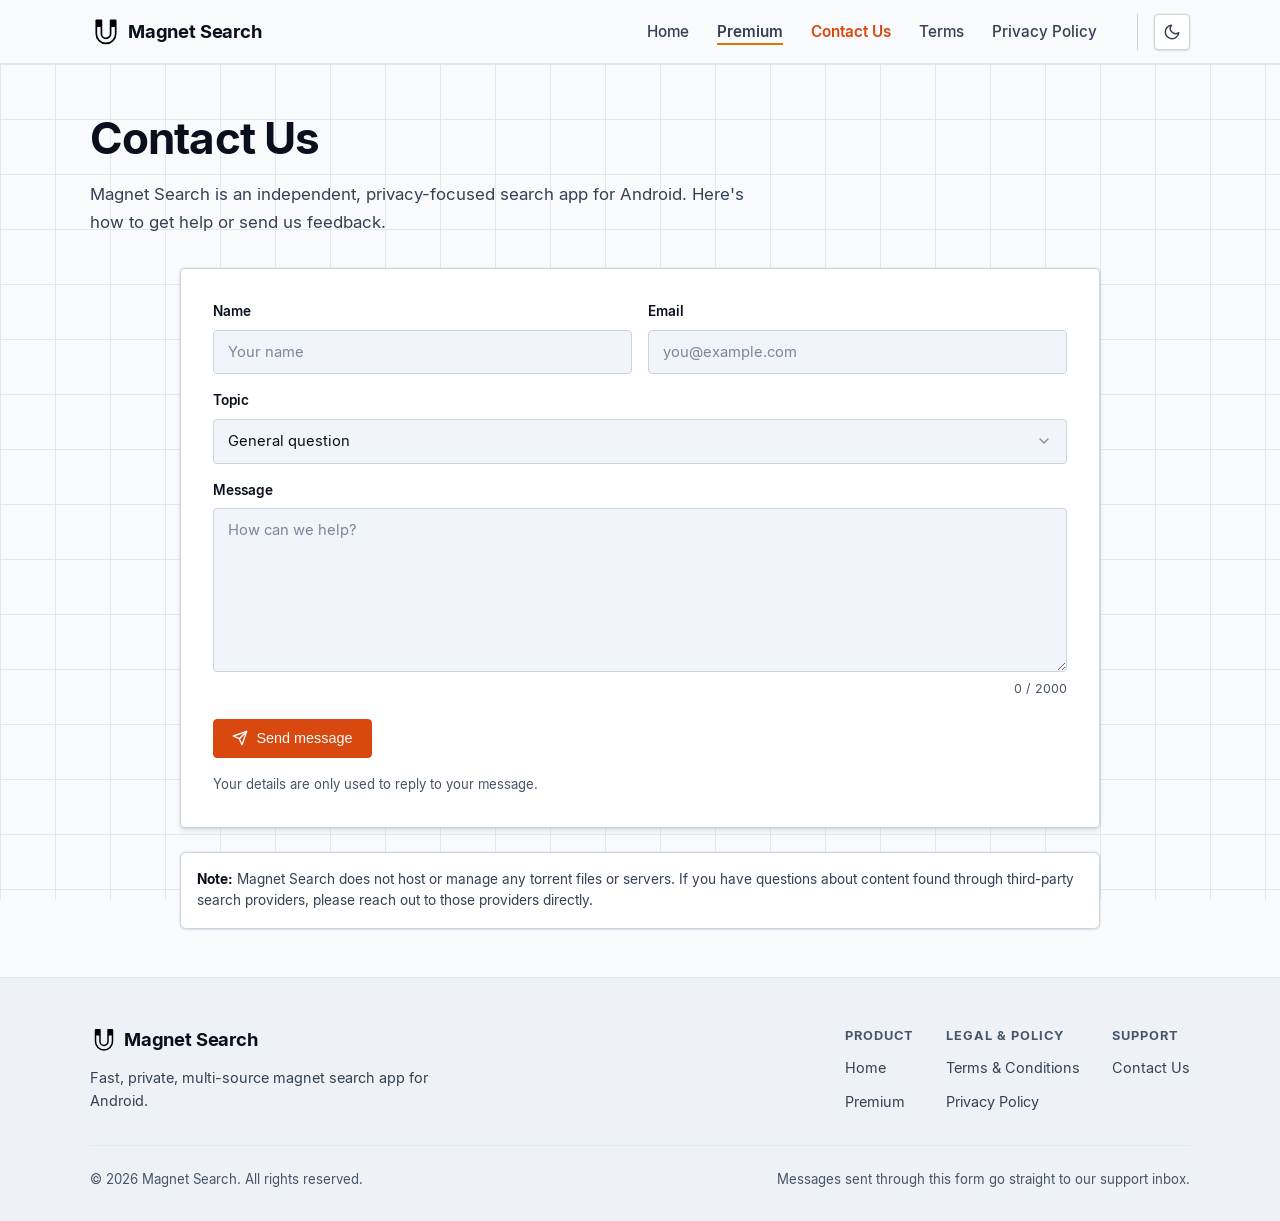
==== commit c7a79aa1: "Adaptive magnet mark with theme inversion, tighter brand lockup, Terms source titles" ====
--- a/contact/index.html
+++ b/contact/index.html
@@ -7,10 +7,10 @@
   <meta name="description" content="Contact and support information for Magnet Search.">
   <link rel="icon" type="image/svg+xml" href="../assets/brand/favicon.svg">
   
-  <link rel="stylesheet" href="../css/tokens.css?v=36">
-  <link rel="stylesheet" href="../css/base.css?v=36">
-  <link rel="stylesheet" href="../css/components.css?v=36">
-  <link rel="stylesheet" href="../css/pages.css?v=36">
+  <link rel="stylesheet" href="../css/tokens.css?v=40">
+  <link rel="stylesheet" href="../css/base.css?v=40">
+  <link rel="stylesheet" href="../css/components.css?v=40">
+  <link rel="stylesheet" href="../css/pages.css?v=40">
   <meta name="theme-color" content="#08090A">
   <meta property="og:type" content="website">
   <meta property="og:site_name" content="Magnet Search">
@@ -29,7 +29,8 @@
   <header class="site-header">
     <div class="container">
       <a href="../" class="brand" aria-label="Magnet Search Home">
-        <img src="../assets/brand/app-icon.svg" alt="Magnet Search icon" class="brand-icon" width="36" height="36">
+        <img src="../assets/brand/magnet-white.svg" alt="" class="brand-icon brand-icon--for-dark" width="32" height="32">
+        <img src="../assets/brand/magnet-black.svg" alt="" class="brand-icon brand-icon--for-light" width="32" height="32">
         <span class="brand-text">Magnet Search</span>
       </a>
 
@@ -167,7 +168,8 @@
       <div class="footer-top">
         <div class="footer-brand">
           <a href="../" class="brand">
-            <img src="../assets/brand/app-icon.svg" alt="Magnet Search" class="brand-icon" width="32" height="32">
+            <img src="../assets/brand/magnet-white.svg" alt="" class="brand-icon brand-icon--for-dark" width="28" height="28">
+            <img src="../assets/brand/magnet-black.svg" alt="" class="brand-icon brand-icon--for-light" width="28" height="28">
             <span class="brand-text">Magnet Search</span>
           </a>
           <p>Fast, private, multi-source magnet search app for Android.</p>
--- a/css/components.css
+++ b/css/components.css
@@ -25,7 +25,7 @@
 .brand {
   display: flex;
   align-items: center;
-  gap: var(--space-12);
+  gap: var(--space-6, 6px);
   font-weight: 700;
   font-size: 1.15rem;
   color: var(--color-text-primary);
@@ -34,8 +34,8 @@
 }
 
 .brand-icon {
-  width: 36px;
-  height: 36px;
+  width: 32px;
+  height: 32px;
   border-radius: var(--radius-sm);
   flex-shrink: 0;
 }
@@ -46,6 +46,20 @@
   overflow: hidden;
   text-overflow: ellipsis;
   white-space: nowrap;
+}
+
+/* Theme-adaptive mark: white ink by default (dark), black ink on light.
+   One of the pair is always hidden, so the lockup layout never shifts. */
+.brand-icon--for-light {
+  display: none;
+}
+
+[data-theme="light"] .brand-icon--for-light {
+  display: block;
+}
+
+[data-theme="light"] .brand-icon--for-dark {
+  display: none;
 }
 
 /* Desktop Navigation */
@@ -322,6 +336,11 @@
   max-width: 360px;
 }
 
+.footer-brand .brand-icon {
+  width: 28px;
+  height: 28px;
+}
+
 .footer-brand p {
   margin-top: var(--space-12);
   font-size: 0.9rem;
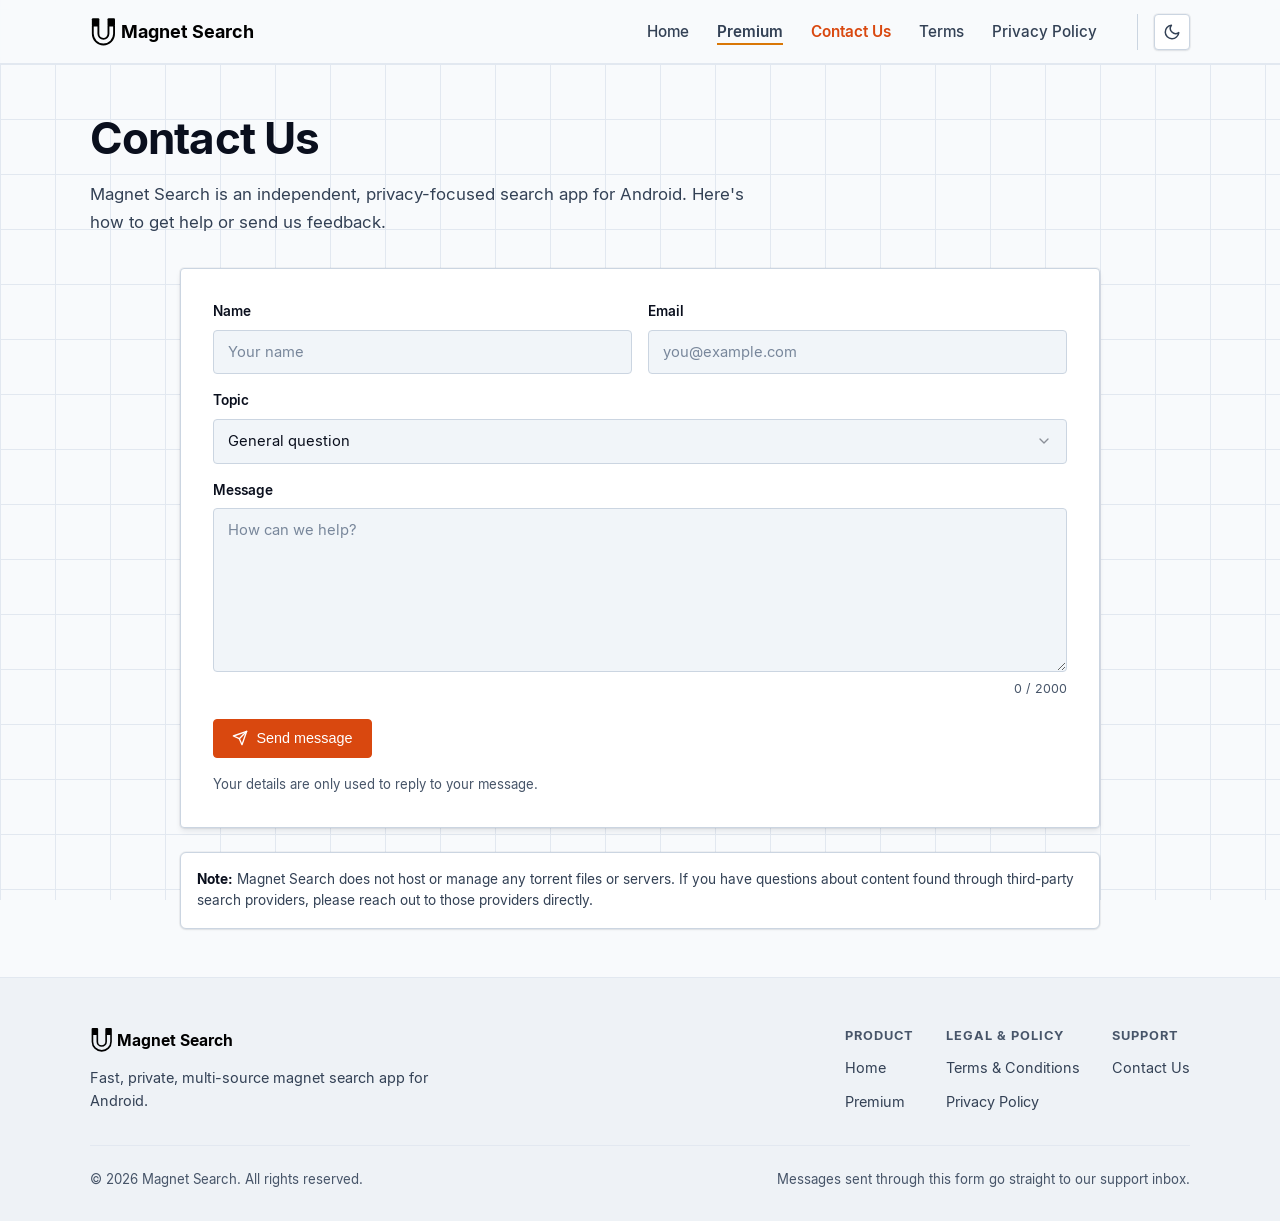
==== commit 10d9c282: "Single-file brand lockup with theme inversion, faithful tab icon set" ====
--- a/contact/index.html
+++ b/contact/index.html
@@ -5,12 +5,16 @@
   <meta name="viewport" content="width=device-width, initial-scale=1.0">
   <title>Contact Us — Magnet Search</title>
   <meta name="description" content="Contact and support information for Magnet Search.">
-  <link rel="icon" type="image/svg+xml" href="../assets/brand/favicon.svg">
+  <link rel="icon" type="image/svg+xml" href="../assets/brand/favicon.svg?v=2">
+  <link rel="icon" type="image/png" sizes="32x32" href="../assets/brand/favicon-32.png">
+  <link rel="icon" type="image/png" sizes="16x16" href="../assets/brand/favicon-16.png">
+  <link rel="shortcut icon" href="../assets/brand/favicon.ico">
+  <link rel="apple-touch-icon" href="../assets/brand/apple-touch-icon.png">
   
-  <link rel="stylesheet" href="../css/tokens.css?v=40">
-  <link rel="stylesheet" href="../css/base.css?v=40">
-  <link rel="stylesheet" href="../css/components.css?v=40">
-  <link rel="stylesheet" href="../css/pages.css?v=40">
+  <link rel="stylesheet" href="../css/tokens.css?v=41">
+  <link rel="stylesheet" href="../css/base.css?v=41">
+  <link rel="stylesheet" href="../css/components.css?v=41">
+  <link rel="stylesheet" href="../css/pages.css?v=41">
   <meta name="theme-color" content="#08090A">
   <meta property="og:type" content="website">
   <meta property="og:site_name" content="Magnet Search">
@@ -20,7 +24,7 @@
   <meta name="twitter:card" content="summary">
   <meta name="twitter:title" content="Contact Us — Magnet Search">
   <meta name="twitter:description" content="Get help or send feedback to the Magnet Search team.">
-  <!-- TODO: add og:image + twitter:image (1200x630 PNG at assets/brand/og-cover.png) and apple-touch-icon (180x180 PNG) once exported -->
+  <!-- TODO: add og:image + twitter:image (1200x630 PNG at assets/brand/og-cover.png) once exported -->
   <noscript><style>.reveal,.line-draw{opacity:1 !important;transform:none !important;}</style></noscript>
 </head>
 <body>
@@ -29,9 +33,8 @@
   <header class="site-header">
     <div class="container">
       <a href="../" class="brand" aria-label="Magnet Search Home">
-        <img src="../assets/brand/magnet-white.svg" alt="" class="brand-icon brand-icon--for-dark" width="32" height="32">
-        <img src="../assets/brand/magnet-black.svg" alt="" class="brand-icon brand-icon--for-light" width="32" height="32">
-        <span class="brand-text">Magnet Search</span>
+        <img src="../assets/brand/lockup-white.svg" alt="" class="brand-lockup brand-icon--for-dark" width="166" height="32">
+        <img src="../assets/brand/lockup-black.svg" alt="" class="brand-lockup brand-icon--for-light" width="166" height="32">
       </a>
 
       <!-- Desktop Nav -->
@@ -168,9 +171,8 @@
       <div class="footer-top">
         <div class="footer-brand">
           <a href="../" class="brand">
-            <img src="../assets/brand/magnet-white.svg" alt="" class="brand-icon brand-icon--for-dark" width="28" height="28">
-            <img src="../assets/brand/magnet-black.svg" alt="" class="brand-icon brand-icon--for-light" width="28" height="28">
-            <span class="brand-text">Magnet Search</span>
+            <img src="../assets/brand/lockup-white.svg" alt="" class="brand-lockup brand-icon--for-dark" width="145" height="28">
+            <img src="../assets/brand/lockup-black.svg" alt="" class="brand-lockup brand-icon--for-light" width="145" height="28">
           </a>
           <p>Fast, private, multi-source magnet search app for Android.</p>
         </div>
--- a/css/components.css
+++ b/css/components.css
@@ -33,19 +33,10 @@
   flex-shrink: 0;
 }
 
-.brand-icon {
-  width: 32px;
+.brand-lockup {
   height: 32px;
-  border-radius: var(--radius-sm);
+  width: auto;
   flex-shrink: 0;
-}
-
-.brand-text {
-  letter-spacing: -0.01em;
-  min-width: 0;
-  overflow: hidden;
-  text-overflow: ellipsis;
-  white-space: nowrap;
 }
 
 /* Theme-adaptive mark: white ink by default (dark), black ink on light.
@@ -336,8 +327,7 @@
   max-width: 360px;
 }
 
-.footer-brand .brand-icon {
-  width: 28px;
+.footer-brand .brand-lockup {
   height: 28px;
 }
 
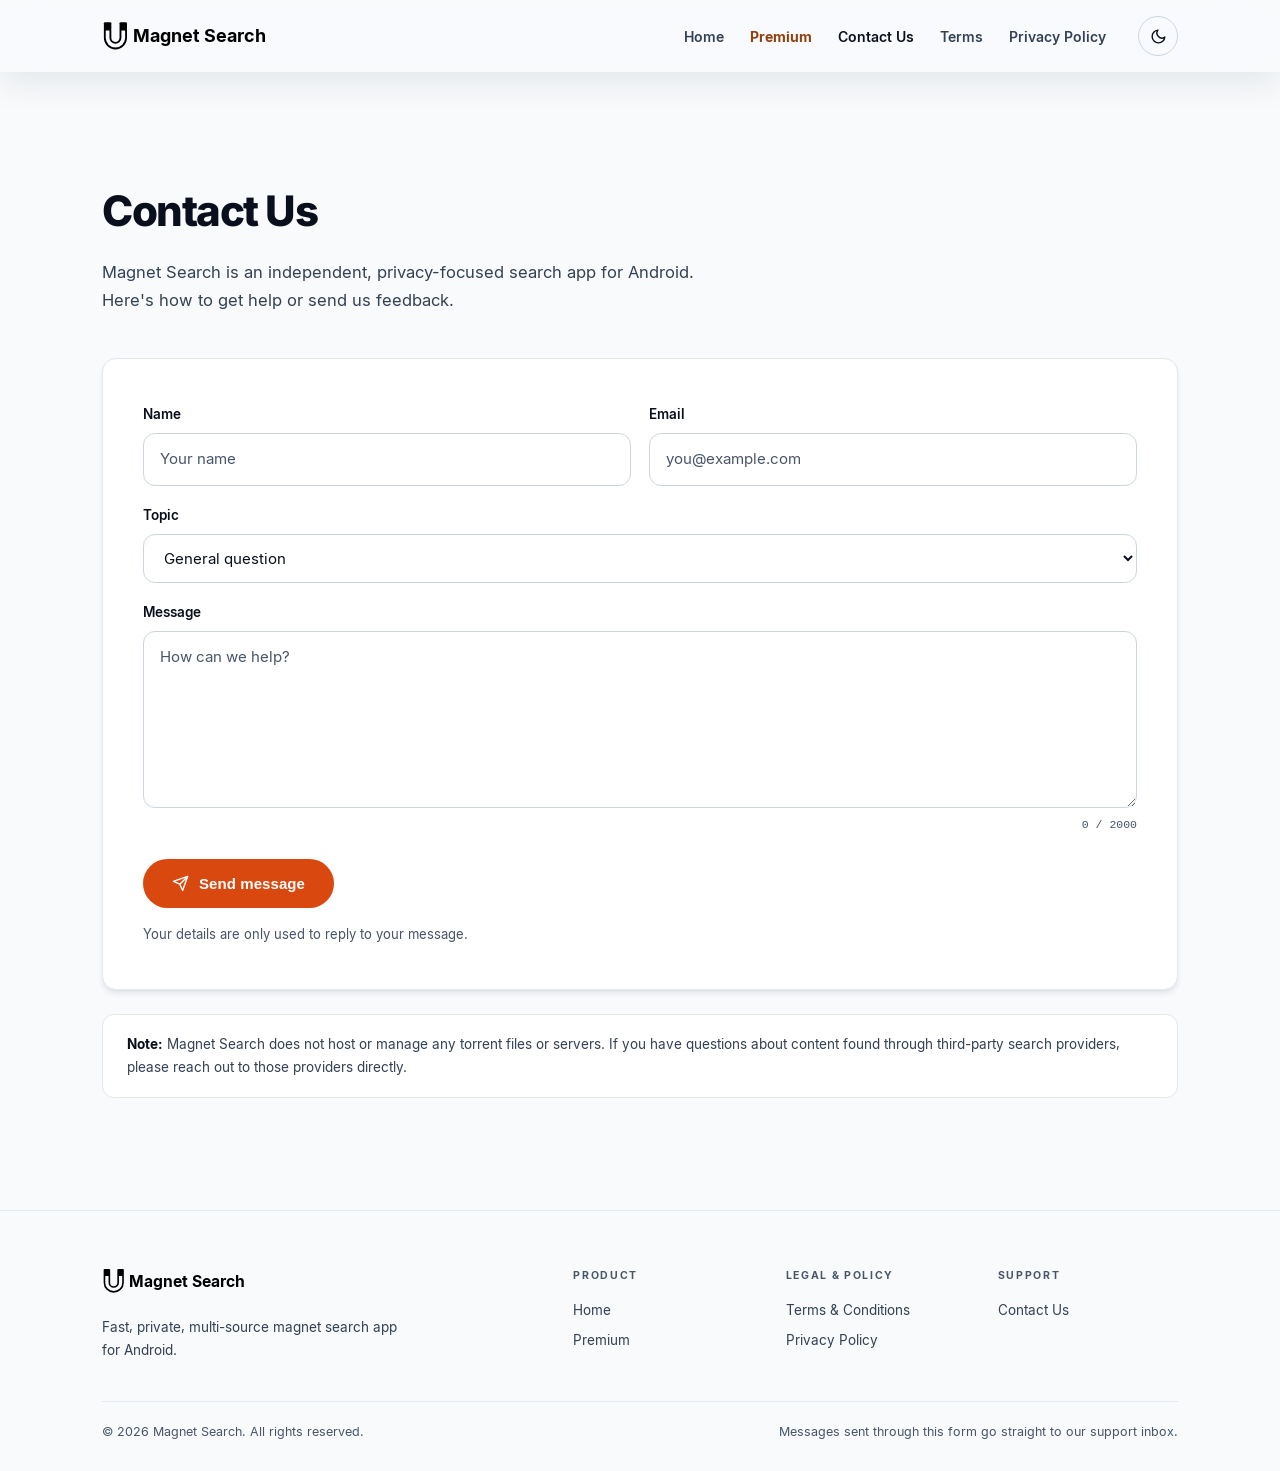
==== commit 12fff9e0: "UI Refresh" ====
--- a/contact/index.html
+++ b/contact/index.html
@@ -5,16 +5,10 @@
   <meta name="viewport" content="width=device-width, initial-scale=1.0">
   <title>Contact Us — Magnet Search</title>
   <meta name="description" content="Contact and support information for Magnet Search.">
-  <link rel="icon" type="image/svg+xml" href="../assets/brand/favicon.svg?v=2">
-  <link rel="icon" type="image/png" sizes="32x32" href="../assets/brand/favicon-32.png">
-  <link rel="icon" type="image/png" sizes="16x16" href="../assets/brand/favicon-16.png">
-  <link rel="shortcut icon" href="../assets/brand/favicon.ico">
-  <link rel="apple-touch-icon" href="../assets/brand/apple-touch-icon.png">
-  
-  <link rel="stylesheet" href="../css/tokens.css?v=41">
-  <link rel="stylesheet" href="../css/base.css?v=41">
-  <link rel="stylesheet" href="../css/components.css?v=41">
-  <link rel="stylesheet" href="../css/pages.css?v=41">
+  <link rel="icon" type="image/svg+xml" href="../assets/brand/favicon.svg?v=4">
+  <link rel="apple-touch-icon" href="../assets/brand/apple-touch-icon.png?v=4">
+
+  <link rel="stylesheet" href="../css/style.css?v=53">
   <meta name="theme-color" content="#08090A">
   <meta property="og:type" content="website">
   <meta property="og:site_name" content="Magnet Search">
@@ -25,7 +19,7 @@
   <meta name="twitter:title" content="Contact Us — Magnet Search">
   <meta name="twitter:description" content="Get help or send feedback to the Magnet Search team.">
   <!-- TODO: add og:image + twitter:image (1200x630 PNG at assets/brand/og-cover.png) once exported -->
-  <noscript><style>.reveal,.line-draw{opacity:1 !important;transform:none !important;}</style></noscript>
+  <noscript><style>.reveal{opacity:1 !important;transform:none !important;}</style></noscript>
 </head>
 <body>
   <a class="skip-link" href="#main">Skip to content</a>
@@ -33,8 +27,8 @@
   <header class="site-header">
     <div class="container">
       <a href="../" class="brand" aria-label="Magnet Search Home">
-        <img src="../assets/brand/lockup-white.svg" alt="" class="brand-lockup brand-icon--for-dark" width="166" height="32">
-        <img src="../assets/brand/lockup-black.svg" alt="" class="brand-lockup brand-icon--for-light" width="166" height="32">
+        <img src="../assets/brand/lockup-white.svg?v=4" alt="" class="brand-lockup brand-icon--for-dark" width="166" height="32">
+        <img src="../assets/brand/lockup-black.svg?v=4" alt="" class="brand-lockup brand-icon--for-light" width="166" height="32">
       </a>
 
       <!-- Desktop Nav -->
@@ -83,18 +77,20 @@
 
   <!-- Mobile Drawer -->
   <div class="mobile-nav-drawer" aria-label="Mobile Navigation">
-    <a href="../" class="nav-link">Home</a>
-    <a href="../premium/" class="nav-link nav-link-premium">Premium</a>
-    <a href="../contact/" class="nav-link active">Contact Us</a>
-    <a href="../terms/" class="nav-link">Terms</a>
-    <a href="../privacy/" class="nav-link">Privacy Policy</a>
+    <div class="container">
+      <a href="../" class="nav-link">Home</a>
+      <a href="../premium/" class="nav-link nav-link-premium">Premium</a>
+      <a href="../contact/" class="nav-link active">Contact Us</a>
+      <a href="../terms/" class="nav-link">Terms</a>
+      <a href="../privacy/" class="nav-link">Privacy Policy</a>
+    </div>
   </div>
 
   <main id="main">
     <section class="section">
       <div class="container">
         <div class="section-header">
-          <h1 class="hero-title">Contact Us</h1>
+          <h1 class="page-title">Contact Us</h1>
           <p class="lead">
             Magnet Search is an independent, privacy-focused search app for Android. Here's how to get help or send us feedback.
           </p>
@@ -171,8 +167,8 @@
       <div class="footer-top">
         <div class="footer-brand">
           <a href="../" class="brand">
-            <img src="../assets/brand/lockup-white.svg" alt="" class="brand-lockup brand-icon--for-dark" width="145" height="28">
-            <img src="../assets/brand/lockup-black.svg" alt="" class="brand-lockup brand-icon--for-light" width="145" height="28">
+            <img src="../assets/brand/lockup-white.svg?v=4" alt="" class="brand-lockup brand-icon--for-dark" width="145" height="28">
+            <img src="../assets/brand/lockup-black.svg?v=4" alt="" class="brand-lockup brand-icon--for-light" width="145" height="28">
           </a>
           <p>Fast, private, multi-source magnet search app for Android.</p>
         </div>
@@ -209,6 +205,6 @@
     </svg>
   </button>
 
-  <script src="../js/main.js?v=7"></script>
+  <script src="../js/main.js?v=9"></script>
 </body>
 </html>
--- a/css/style.css
+++ b/css/style.css
@@ -0,0 +1,610 @@
+/* ============================================================
+   MAGNET SEARCH — from scratch
+   Brand: indigo #5E6AD2 on near-black #08090A, gold Premium suite,
+   Inter, restrained radii. Dark-first with a full light theme.
+   Single stylesheet. Plain CSS, no dependencies.
+   ============================================================ */
+
+/* ---------- Fonts (local, OFL — see assets/fonts/LICENSE.txt) ---------- */
+@font-face {
+  font-family: 'Inter';
+  src: url('../assets/fonts/inter_regular.ttf?v=1') format('truetype');
+  font-weight: 400; font-style: normal; font-display: swap;
+}
+@font-face {
+  font-family: 'Inter';
+  src: url('../assets/fonts/inter_medium.ttf?v=1') format('truetype');
+  font-weight: 500; font-style: normal; font-display: swap;
+}
+@font-face {
+  font-family: 'Inter';
+  src: url('../assets/fonts/inter_semibold.ttf?v=1') format('truetype');
+  font-weight: 600; font-style: normal; font-display: swap;
+}
+@font-face {
+  font-family: 'Inter';
+  src: url('../assets/fonts/inter_bold.ttf?v=1') format('truetype');
+  font-weight: 700; font-style: normal; font-display: swap;
+}
+@font-face {
+  font-family: 'Inter';
+  src: url('../assets/fonts/inter_extra_bold.ttf?v=1') format('truetype');
+  font-weight: 800; font-style: normal; font-display: swap;
+}
+
+/* ---------- Tokens ---------- */
+:root {
+  --primary: #5E6AD2;
+  --primary-deep: #4B55AC;
+  --primary-bright: #A5B4FC;
+  --primary-soft: rgba(94, 106, 210, 0.12);
+  --accent-hover: #828FFF;
+  --seed: #10B981;
+  --leech: #F59E0B;
+
+  --bg: #08090A;
+  --bg-raise: #0D0E10;
+  --card: #141619;
+  --card-raise: #181A1D;
+  --card-deep: #111214;
+  --ink: #F5F5F5;
+  --muted: #8A8F98;
+  --faint: #7A818C;
+
+  --line: rgba(255, 255, 255, 0.14);
+  --line-soft: rgba(255, 255, 255, 0.08);
+  --grid: rgba(255, 255, 255, 0.055);
+
+  --gold: #FFB300;
+  --gold-text: #FBBF24;
+  --gold-box: rgba(255, 179, 0, 0.10);
+  --gold-line: rgba(255, 179, 0, 0.35);
+
+  --header-bg: rgba(8, 9, 10, 0.72);
+  --max: 1140px;
+  --narrow: 820px;
+  --gut: 32px;
+  --nav-h: 72px;
+  --sans: 'Inter', -apple-system, BlinkMacSystemFont, 'Segoe UI', Roboto, Helvetica, Arial, sans-serif;
+  --mono: ui-monospace, SFMono-Regular, 'Roboto Mono', Menlo, Monaco, Consolas, monospace;
+  --ease: cubic-bezier(0.22, 1, 0.36, 1);
+  --shadow-card: 0 4px 16px -2px rgba(0, 0, 0, 0.45), 0 2px 6px -1px rgba(0, 0, 0, 0.3);
+  --shadow-lift: 0 12px 28px -6px rgba(0, 0, 0, 0.6), 0 4px 10px -2px rgba(0, 0, 0, 0.35);
+  color-scheme: dark;
+}
+
+[data-theme="light"] {
+  --primary: #D9480F;
+  --primary-deep: #BF360C;
+  --primary-bright: #D9480F;
+  --primary-soft: rgba(217, 72, 15, 0.10);
+  --accent-hover: #EA580C;
+  --seed: #047857;
+  --leech: #B45309;
+
+  --bg: #F8FAFC;
+  --bg-raise: #EEF2F6;
+  --card: #FFFFFF;
+  --card-raise: #F1F5F9;
+  --card-deep: #FFFFFF;
+  --ink: #0A0F1D;
+  --muted: #334155;
+  --faint: #475569;
+
+  --line: #CBD5E1;
+  --line-soft: #E2E8F0;
+  --grid: #E6ECF3;
+
+  --gold: #D97706;
+  --gold-text: #92400E;
+  --gold-box: rgba(245, 158, 11, 0.14);
+  --gold-line: rgba(217, 119, 6, 0.45);
+
+  --header-bg: rgba(248, 250, 252, 0.72);
+  --shadow-card: 0 4px 6px -1px rgba(15, 23, 42, 0.09), 0 2px 4px -2px rgba(15, 23, 42, 0.06);
+  --shadow-lift: 0 14px 24px -6px rgba(15, 23, 42, 0.14), 0 4px 8px -2px rgba(15, 23, 42, 0.08);
+  color-scheme: light;
+}
+
+/* ---------- Base ---------- */
+*, *::before, *::after { box-sizing: border-box; margin: 0; padding: 0; -webkit-tap-highlight-color: transparent; }
+html { -webkit-text-size-adjust: 100%; scroll-behavior: smooth; }
+section[id], div[id] { scroll-margin-top: calc(var(--nav-h) + 16px); }
+body {
+  background: var(--bg);
+  color: var(--ink);
+  font-family: var(--sans);
+  font-size: 16px;
+  line-height: 1.65;
+  -webkit-font-smoothing: antialiased;
+  overflow-x: hidden;
+  overflow-x: clip;
+}
+::selection { background: var(--primary); color: #fff; }
+a { color: inherit; text-decoration: none; }
+img, svg { display: block; max-width: 100%; }
+:focus-visible { outline: 2px solid var(--accent-hover); outline-offset: 3px; }
+.skip-link {
+  position: absolute; left: 16px; top: -56px; z-index: 100;
+  background: var(--primary); color: #fff; font-weight: 600; font-size: 14px;
+  padding: 10px 20px; border-radius: 999px; transition: top 0.2s ease;
+}
+.skip-link:focus { top: 12px; }
+
+.container { width: 100%; max-width: var(--max); margin-inline: auto; padding-inline: var(--gut); }
+.container-narrow { max-width: var(--narrow); }
+.center-block { margin-inline: auto; }
+
+/* ---------- Header ---------- */
+.site-header {
+  position: sticky; top: 0; z-index: 50;
+  background: var(--header-bg);
+  backdrop-filter: blur(20px) saturate(1.4); -webkit-backdrop-filter: blur(20px) saturate(1.4);
+  box-shadow: 0 12px 32px rgba(0, 0, 0, 0.28);
+}
+[data-theme="light"] .site-header { box-shadow: 0 12px 32px rgba(15, 23, 42, 0.08); }
+.site-header .container {
+  height: var(--nav-h);
+  display: flex; align-items: center; gap: 32px;
+}
+.brand { display: inline-flex; align-items: center; flex: none; }
+.brand-lockup { width: 166px; height: auto; }
+.brand-icon--for-light { display: none; }
+[data-theme="light"] .brand-icon--for-dark { display: none; }
+[data-theme="light"] .brand-icon--for-light { display: block; }
+.site-header nav { margin-left: auto; }
+.nav-menu { display: flex; align-items: center; gap: 26px; list-style: none; }
+.nav-link, .nav-link:visited { font-size: 14px; font-weight: 600; color: var(--muted); transition: color 0.2s ease; }
+.nav-link:hover { color: var(--ink); }
+.nav-link.active { color: var(--ink); }
+.nav-link-premium, .nav-link-premium:visited { color: var(--gold-text); font-weight: 700; }
+.header-actions { display: flex; align-items: center; gap: 12px; }
+.theme-toggle-btn {
+  display: inline-flex; align-items: center; justify-content: center;
+  width: 40px; height: 40px; flex: none;
+  border: 1px solid var(--line); border-radius: 50%;
+  background: transparent; color: var(--ink); cursor: pointer;
+  transition: transform 0.35s var(--ease), border-color 0.25s ease;
+}
+.theme-toggle-btn:hover { transform: translateY(-2px); border-color: var(--accent-hover); }
+.theme-toggle-btn svg { width: 17px; height: 17px; }
+.theme-icon-light { display: none; }
+[data-theme="light"] .theme-icon-dark { display: none; }
+[data-theme="light"] .theme-icon-light { display: block; }
+.mobile-nav-toggle {
+  display: none; align-items: center; justify-content: center;
+  width: 42px; height: 42px; background: none; cursor: pointer;
+  border: 1px solid var(--line); border-radius: 12px; color: var(--ink);
+}
+.mobile-nav-toggle svg { width: 20px; height: 20px; }
+.mobile-nav-drawer {
+  position: fixed; top: var(--nav-h); left: 0; right: 0; z-index: 49;
+  display: flex; flex-direction: column;
+  overflow: hidden; max-height: 0; opacity: 0; visibility: hidden; transform: translateY(-6px);
+  background: var(--bg-raise);
+  border-bottom: 1px solid var(--line-soft);
+  transition: max-height 0.4s var(--ease), opacity 0.3s ease, transform 0.4s var(--ease), visibility 0s linear 0.4s;
+}
+.mobile-nav-drawer .container { display: flex; flex-direction: column; padding-top: 8px; padding-bottom: 16px; }
+.mobile-nav-drawer a {
+  padding: 13px 0; border-top: 1px solid var(--line-soft);
+  font-weight: 600; font-size: 15px; color: var(--ink);
+  opacity: 0; transform: translateY(4px);
+  transition: opacity 0.3s ease, transform 0.35s var(--ease);
+}
+.mobile-nav-drawer a:visited { color: var(--ink); }
+.mobile-nav-drawer.open { max-height: 460px; opacity: 1; visibility: visible; transform: none; overflow-y: auto; transition: max-height 0.4s var(--ease), opacity 0.3s ease, transform 0.4s var(--ease), visibility 0s; }
+.mobile-nav-drawer.open a { opacity: 1; transform: none; }
+
+/* ---------- Buttons ---------- */
+.btn {
+  display: inline-flex; align-items: center; gap: 10px;
+  font-size: 15px; font-weight: 600; letter-spacing: 0.005em;
+  padding: 15px 28px; border-radius: 999px; border: 1px solid transparent;
+  cursor: pointer; white-space: nowrap;
+  transition: transform 0.35s var(--ease), background 0.25s ease, box-shadow 0.35s ease, border-color 0.25s ease;
+}
+.btn svg { width: 17px; height: 17px; flex: none; }
+.btn:hover { transform: translateY(-2px); }
+.btn:active { transform: translateY(0) scale(0.99); transition-duration: 0.12s; }
+.btn-primary { background: var(--primary); color: #fff; }
+.btn-primary:hover { box-shadow: 0 14px 30px rgba(94, 106, 210, 0.4); }
+[data-theme="light"] .btn-primary:hover { box-shadow: 0 14px 30px rgba(217, 72, 15, 0.3); }
+.btn-secondary { border-color: var(--line); color: var(--ink); background: transparent; }
+.btn-secondary:hover { border-color: var(--accent-hover); }
+.btn-gold { background: var(--gold); color: #1A1206; }
+[data-theme="light"] .btn-gold { color: #fff; }
+.btn-gold:hover { box-shadow: 0 14px 30px rgba(255, 179, 0, 0.35); }
+.btn:disabled { opacity: 0.6; cursor: wait; transform: none; }
+
+/* ---------- Sections ---------- */
+.section { padding-top: 104px; padding-bottom: 8px; }
+.section-flush { padding-top: 72px; }
+.section-dark { background: var(--bg-raise); border-block: 1px solid var(--line-soft); padding-bottom: 104px; }
+.section-header { max-width: 720px; margin-bottom: 44px; }
+.section-header.center { text-align: center; margin-inline: auto; }
+.section-tag {
+  display: inline-block;
+  font-size: 11px; font-weight: 700; letter-spacing: 0.18em; text-transform: uppercase;
+  color: var(--primary-bright);
+  border: 1px solid var(--line); border-radius: 999px;
+  padding: 7px 16px; margin-bottom: 20px;
+  background: var(--primary-soft);
+}
+.section-tag-gold { color: var(--gold-text); border-color: var(--gold-line); background: var(--gold-box); }
+.section-title {
+  font-size: clamp(30px, 4.2vw, 44px); line-height: 1.1;
+  letter-spacing: -0.035em; font-weight: 800;
+}
+.section-header p { margin-top: 14px; color: var(--muted); font-size: 16.5px; max-width: 60ch; }
+
+/* ---------- Hero ---------- */
+.hero-section {
+  position: relative; overflow: hidden;
+  padding-top: 96px; padding-bottom: 88px;
+}
+.hero-section::before {
+  content: ''; position: absolute; inset: 0; pointer-events: none;
+  background-image:
+    linear-gradient(var(--grid) 1px, transparent 1px),
+    linear-gradient(90deg, var(--grid) 1px, transparent 1px);
+  background-size: 55px 55px;
+  -webkit-mask-image: linear-gradient(to bottom, #000 55%, transparent 100%);
+  mask-image: linear-gradient(to bottom, #000 55%, transparent 100%);
+}
+.hero-section .container { position: relative; }
+.hero-content { max-width: 760px; }
+.hero-title {
+  font-size: clamp(42px, 6.4vw, 72px);
+  line-height: 1.02; letter-spacing: -0.045em; font-weight: 800;
+}
+.hero-subtitle { margin-top: 22px; max-width: 560px; font-size: 17.5px; color: var(--muted); line-height: 1.75; }
+.hero-actions { display: flex; gap: 14px; margin-top: 34px; flex-wrap: wrap; }
+
+/* search preview mock */
+.hero-preview {
+  margin-top: 56px; max-width: 860px;
+  background: var(--card); border: 1px solid var(--line);
+  border-radius: 16px; box-shadow: var(--shadow-lift);
+  overflow: hidden;
+}
+.search-preview-header {
+  display: flex; justify-content: space-between; align-items: center; gap: 12px;
+  padding: 15px 22px; border-bottom: 1px solid var(--line-soft);
+  font-family: var(--mono); font-size: 11px; letter-spacing: 0.1em; text-transform: uppercase; color: var(--faint);
+}
+.preview-app-identity { display: flex; align-items: center; gap: 10px; }
+.preview-app-dot { width: 9px; height: 9px; border-radius: 50%; background: var(--seed); box-shadow: 0 0 10px rgba(16, 185, 129, 0.7); }
+.search-bar-mock {
+  display: flex; align-items: center; gap: 12px;
+  margin: 20px 22px 0; padding: 14px 18px;
+  border: 1px solid var(--line); border-radius: 12px; background: var(--card-deep);
+  font-size: 15px;
+}
+.search-bar-mock svg { width: 18px; height: 18px; color: var(--faint); flex: none; }
+.search-query-text { color: var(--muted); flex: 1; min-width: 0; overflow: hidden; text-overflow: ellipsis; white-space: nowrap; }
+.search-status-tag {
+  font-family: var(--mono); font-size: 11px; color: var(--primary-bright);
+  background: var(--primary-soft); border-radius: 999px; padding: 4px 12px; white-space: nowrap;
+}
+.source-chips-mock { display: flex; gap: 8px; flex-wrap: wrap; margin: 16px 22px 0; }
+.source-chip {
+  font-size: 12px; font-weight: 600; color: var(--muted);
+  border: 1px solid var(--line-soft); border-radius: 999px; padding: 6px 14px;
+}
+.source-chip.active { color: var(--ink); border-color: var(--primary); background: var(--primary-soft); }
+.preview-results-list { display: grid; gap: 0; margin: 16px 22px 22px; border: 1px solid var(--line-soft); border-radius: 12px; overflow: hidden; }
+.preview-result-item {
+  display: flex; justify-content: space-between; align-items: center; gap: 16px;
+  padding: 18px 20px; background: var(--card-deep);
+}
+.preview-result-item + .preview-result-item { border-top: 1px solid var(--line-soft); }
+.result-title { font-size: 14.5px; font-weight: 600; letter-spacing: -0.01em; }
+.result-main { flex: 1; min-width: 0; }
+.result-meta { display: flex; flex-wrap: wrap; align-items: center; gap: 8px; margin-top: 8px; font-size: 12px; color: var(--faint); }
+.meta-badge { font-size: 10.5px; font-weight: 700; letter-spacing: 0.06em; text-transform: uppercase; border-radius: 6px; padding: 3px 9px; }
+.source-open { color: var(--primary-bright); background: var(--primary-soft); }
+.source-archive { color: var(--gold-text); background: var(--gold-box); }
+.source-arxiv { color: var(--seed); background: rgba(16, 185, 129, 0.12); }
+.meta-category { border: 1px solid var(--line-soft); border-radius: 6px; padding: 3px 9px; }
+.meta-seeds { color: var(--seed); font-weight: 600; }
+.meta-leech { color: var(--leech); }
+.meta-stat { white-space: nowrap; }
+.meta-hash { font-family: var(--mono); font-size: 11px; white-space: nowrap; }
+.result-actions { display: flex; gap: 8px; flex: none; }
+.result-btn-mock {
+  font-size: 12.5px; font-weight: 600; border: 1px solid var(--line);
+  border-radius: 999px; padding: 8px 16px; color: var(--muted); white-space: nowrap;
+}
+.result-btn-mock.primary { background: var(--primary); border-color: var(--primary); color: #fff; }
+
+/* ---------- Cards & grids ---------- */
+.card {
+  background: var(--card); border: 1px solid var(--line-soft);
+  border-radius: 14px; box-shadow: var(--shadow-card);
+}
+.feature-grid { display: grid; grid-template-columns: repeat(3, 1fr); gap: 16px; }
+.feature-card { padding: 30px 28px; transition: transform 0.35s var(--ease), border-color 0.3s ease, box-shadow 0.35s ease; }
+.feature-card:hover { transform: translateY(-3px); border-color: var(--line); box-shadow: var(--shadow-lift); }
+.feature-top-row { display: flex; justify-content: space-between; align-items: center; gap: 12px; margin-bottom: 20px; }
+.icon-box {
+  width: 46px; height: 46px; border-radius: 13px; flex: none;
+  display: flex; align-items: center; justify-content: center;
+  background: var(--primary-soft); border: 1px solid var(--line-soft); color: var(--primary-bright);
+}
+.icon-box svg { width: 22px; height: 22px; }
+.icon-box-gold { background: var(--gold-box); border-color: var(--gold-line); color: var(--gold-text); }
+.feature-tag-badge {
+  font-size: 10.5px; font-weight: 700; letter-spacing: 0.1em; text-transform: uppercase;
+  color: var(--muted); border: 1px solid var(--line-soft); border-radius: 999px; padding: 5px 13px; white-space: nowrap;
+}
+.feature-card h3, .benefit-content h3 { font-size: 18px; font-weight: 700; letter-spacing: -0.02em; margin-bottom: 8px; }
+.feature-card > p, .benefit-content p { font-size: 14.5px; color: var(--muted); line-height: 1.7; }
+.feature-specs { display: flex; flex-wrap: wrap; gap: 8px; margin-top: 18px; }
+.spec-chip {
+  font-size: 12px; font-weight: 500; color: var(--muted);
+  background: var(--card-raise); border: 1px solid var(--line-soft);
+  border-radius: 999px; padding: 5px 13px;
+}
+
+/* sources */
+.sources-grid { display: grid; grid-template-columns: repeat(2, 1fr); gap: 16px; }
+.source-card { display: flex; gap: 20px; padding: 30px 28px; }
+.source-details { min-width: 0; }
+.source-header-row { display: flex; align-items: center; justify-content: space-between; gap: 12px; flex-wrap: wrap; margin-bottom: 8px; }
+.source-header-row h3 { font-size: 18px; font-weight: 700; letter-spacing: -0.02em; }
+.source-status-badge {
+  font-family: var(--mono); font-size: 10.5px; letter-spacing: 0.08em; text-transform: uppercase;
+  color: var(--seed); border: 1px solid rgba(16, 185, 129, 0.35); border-radius: 999px; padding: 4px 12px; white-space: nowrap;
+}
+.source-details > p { font-size: 14.5px; color: var(--muted); line-height: 1.7; }
+.source-capabilities { display: flex; flex-wrap: wrap; gap: 8px; margin-top: 16px; }
+
+/* disclaimer */
+.disclaimer-card {
+  margin-top: 28px; padding: 18px 24px;
+  background: var(--card-deep); border: 1px solid var(--line-soft); border-radius: 12px;
+  font-size: 13.5px; color: var(--muted); line-height: 1.7;
+}
+.disclaimer-card strong { color: var(--ink); }
+.disclaimer-center { text-align: center; max-width: 720px; margin-inline: auto; }
+.disclaimer-tight { margin-top: 20px; padding: 14px 20px; font-size: 13px; }
+
+/* ---------- Privacy callout ---------- */
+.callout-box {
+  display: grid; grid-template-columns: 1.05fr 0.95fr; gap: 48px;
+  background: var(--card); border: 1px solid var(--line);
+  border-radius: 20px; padding: 56px 52px; box-shadow: var(--shadow-card);
+  position: relative; overflow: hidden;
+}
+.callout-box::before {
+  content: ''; position: absolute; width: 420px; height: 420px; border-radius: 50%;
+  right: -160px; top: -200px; border: 1px solid var(--primary-soft);
+  box-shadow: 0 0 0 28px rgba(94, 106, 210, 0.04), 0 0 0 56px rgba(94, 106, 210, 0.025);
+  pointer-events: none;
+}
+.badge {
+  display: inline-block; font-size: 10.5px; font-weight: 700;
+  letter-spacing: 0.14em; text-transform: uppercase;
+  border-radius: 999px; padding: 6px 15px; margin-bottom: 20px;
+}
+.badge-blue { color: var(--primary-bright); background: var(--primary-soft); border: 1px solid var(--line); }
+.badge-gold { color: var(--gold-text); background: var(--gold-box); border: 1px solid var(--gold-line); }
+.callout-content h2 { font-size: clamp(28px, 3.4vw, 38px); letter-spacing: -0.03em; font-weight: 800; line-height: 1.12; }
+.callout-content > p { margin-top: 14px; color: var(--muted); font-size: 15.5px; max-width: 46ch; }
+.privacy-specs-list { display: grid; gap: 12px; margin-top: 22px; }
+.privacy-spec-item { display: flex; gap: 12px; font-size: 14.5px; color: var(--muted); line-height: 1.7; }
+.privacy-spec-item strong { color: var(--ink); }
+.spec-dot { width: 7px; height: 7px; border-radius: 50%; background: var(--primary); flex: none; margin-top: 9px; }
+.callout-controls {
+  background: var(--card-deep); border: 1px solid var(--line-soft);
+  border-radius: 16px; padding: 32px 30px; position: relative; z-index: 1;
+  align-self: start;
+}
+.controls-heading { font-size: 12px; font-weight: 700; letter-spacing: 0.16em; text-transform: uppercase; color: var(--faint); margin-bottom: 18px; }
+.privacy-checklist { list-style: none; display: grid; gap: 14px; }
+.checklist-item { display: flex; gap: 12px; font-size: 14px; color: var(--muted); line-height: 1.65; }
+.checklist-item svg { width: 18px; height: 18px; flex: none; color: var(--seed); margin-top: 3px; }
+.checklist-item strong { color: var(--ink); }
+
+/* ---------- Premium teaser ---------- */
+.card-gold {
+  background: var(--gold-box); border: 1px solid var(--gold-line);
+  border-radius: 20px;
+}
+.premium-home-teaser {
+  display: flex; justify-content: space-between; align-items: center; gap: 32px;
+  padding: 48px 48px; margin-top: 8px;
+}
+.premium-home-teaser h2 { font-size: clamp(26px, 3vw, 34px); letter-spacing: -0.03em; font-weight: 800; }
+.premium-home-teaser p { margin-top: 10px; color: var(--muted); max-width: 56ch; font-size: 15.5px; }
+.teaser-action { flex: none; }
+
+/* ---------- Pricing ---------- */
+.page-intro { max-width: 720px; margin-bottom: 44px; }
+.page-intro-wide { max-width: 760px; }
+.page-intro h1, .title-push { font-size: clamp(34px, 5vw, 54px); letter-spacing: -0.04em; font-weight: 800; line-height: 1.05; }
+.lead { margin-top: 16px; color: var(--muted); font-size: 17px; max-width: 62ch; }
+.pricing-grid { display: grid; grid-template-columns: repeat(3, 1fr); gap: 16px; }
+.pricing-card {
+  background: var(--card); border: 1px solid var(--line-soft); border-radius: 18px;
+  padding: 34px 30px; display: flex; flex-direction: column; gap: 0;
+  transition: transform 0.35s var(--ease), box-shadow 0.35s ease, border-color 0.3s ease;
+}
+.pricing-card:hover { transform: translateY(-3px); box-shadow: var(--shadow-lift); }
+.pricing-card.featured { border-color: var(--gold-line); background: var(--gold-box); }
+.pricing-top-row { display: flex; justify-content: space-between; align-items: center; gap: 12px; flex-wrap: wrap; }
+.plan-title { font-size: 21px; font-weight: 800; letter-spacing: -0.02em; }
+.plan-type-badge {
+  font-family: var(--mono); font-size: 10px; letter-spacing: 0.1em;
+  color: var(--muted); border: 1px solid var(--line); border-radius: 6px; padding: 4px 10px;
+}
+.plan-badges-group { display: flex; gap: 8px; align-items: center; }
+.plan-badges-group .badge { margin-bottom: 0; }
+.plan-period { margin-top: 6px; font-size: 13.5px; color: var(--muted); }
+.pricing-price-area { display: flex; align-items: baseline; gap: 8px; margin-top: 22px; }
+.plan-price { font-size: 44px; font-weight: 800; letter-spacing: -0.04em; }
+.plan-price-unit { font-size: 14px; color: var(--muted); }
+.plan-renewal-note { margin-top: 8px; font-size: 13px; color: var(--faint); }
+.pricing-action { margin-top: 26px; }
+.btn-plan { width: 100%; justify-content: center; border-color: var(--line); color: var(--ink); background: transparent; }
+.btn-plan:hover { border-color: var(--accent-hover); }
+.btn-plan-featured { background: var(--gold); border-color: var(--gold); color: #1A1206; }
+[data-theme="light"] .btn-plan-featured { color: #fff; }
+.billing-note { margin-top: 24px; }
+.benefits-grid { display: grid; grid-template-columns: repeat(3, 1fr); gap: 16px; }
+.benefit-card { display: flex; gap: 18px; padding: 28px 26px; }
+.benefit-card .icon-box { width: 44px; height: 44px; }
+
+/* ---------- Contact form ---------- */
+.contact-form-wide { padding: 44px 40px; }
+.contact-form { display: grid; gap: 0; }
+.form-grid { display: grid; grid-template-columns: 1fr 1fr; gap: 18px; }
+.form-field { display: flex; flex-direction: column; gap: 8px; min-width: 0; }
+.form-field-full { grid-column: 1 / -1; }
+.form-field label { font-size: 13.5px; font-weight: 600; }
+.form-field input, .form-field select, .form-field textarea {
+  font: inherit; font-size: 15px; color: var(--ink);
+  background: var(--card-deep); border: 1px solid var(--line); border-radius: 12px;
+  padding: 13px 16px; width: 100%;
+  transition: border-color 0.2s ease, box-shadow 0.2s ease;
+}
+.form-field textarea { resize: vertical; min-height: 150px; line-height: 1.65; }
+.form-field input::placeholder, .form-field textarea::placeholder { color: var(--faint); }
+.form-field input:focus, .form-field select:focus, .form-field textarea:focus {
+  outline: none; border-color: var(--accent-hover);
+  box-shadow: 0 0 0 3px var(--primary-soft);
+}
+.form-hint { font-family: var(--mono); font-size: 11.5px; color: var(--faint); text-align: right; }
+.hp-field { position: absolute; left: -9999px; top: auto; width: 1px; height: 1px; overflow: hidden; }
+.form-actions { margin-top: 24px; display: flex; gap: 12px; }
+.actions-center { justify-content: center; }
+.form-note { margin-top: 16px; font-size: 13px; color: var(--faint); }
+.form-status {
+  margin-top: 18px; padding: 15px 20px; border-radius: 12px;
+  font-size: 14.5px; border: 1px solid var(--line);
+  background: var(--card-raise); color: var(--ink);
+}
+.form-status[data-state="success"] { border-color: rgba(16, 185, 129, 0.45); color: var(--seed); }
+.form-status[data-state="error"] { border-color: rgba(245, 158, 11, 0.5); color: var(--leech); }
+.contact-note-wide { margin-top: 24px; }
+
+/* confirm card (sent page) */
+.page-wrap { padding-top: 104px; padding-bottom: 8px; }
+.confirm-card { max-width: 560px; padding: 56px 48px; text-align: center; }
+.confirm-icon { width: 60px; height: 60px; border-radius: 50%; margin: 0 auto 24px; color: var(--seed); background: rgba(16, 185, 129, 0.12); border-color: rgba(16, 185, 129, 0.35); }
+.confirm-icon svg { width: 28px; height: 28px; }
+.page-title { font-size: clamp(30px, 4.4vw, 42px); letter-spacing: -0.035em; font-weight: 800; }
+.confirm-lead { margin-top: 12px; color: var(--muted); }
+
+/* ---------- Legal pages ---------- */
+.page-legal main { padding-top: 104px; padding-bottom: 8px; }
+.page-header { margin-bottom: 36px; }
+.legal-note { margin-top: 10px; font-family: var(--mono); font-size: 12.5px; color: var(--faint); }
+.legal-section { margin-top: 12px; }
+.legal-section + .legal-section { margin-top: 28px; }
+.legal-section-title { font-size: 21px; font-weight: 800; letter-spacing: -0.02em; margin-bottom: 14px; }
+.legal-card {
+  background: var(--card); border: 1px solid var(--line-soft);
+  border-radius: 14px; padding: 30px 30px; box-shadow: var(--shadow-card);
+}
+.legal-card p { font-size: 15px; color: var(--muted); line-height: 1.75; }
+.legal-card p + p { margin-top: 14px; }
+.legal-card strong { color: var(--ink); }
+.legal-card ul { margin: 14px 0 0 2px; list-style: none; display: grid; gap: 9px; }
+.legal-card li { font-size: 14.5px; color: var(--muted); padding-left: 20px; position: relative; line-height: 1.7; }
+.legal-card li::before { content: '—'; position: absolute; left: 0; color: var(--primary-bright); }
+.legal-card a { color: var(--primary-bright); font-weight: 600; border-bottom: 1px solid var(--primary-soft); }
+.legal-card a:hover { border-color: var(--primary-bright); }
+.section-closer { padding-bottom: 8px; }
+
+/* ---------- Footer ---------- */
+.site-footer { border-top: 1px solid var(--line-soft); margin-top: 104px; padding-top: 56px; }
+.footer-top { display: grid; grid-template-columns: 1.4fr 2fr; gap: 48px; }
+.footer-brand .brand-lockup { width: 145px; }
+.footer-brand p { margin-top: 14px; font-size: 13.5px; color: var(--muted); max-width: 34ch; }
+.footer-nav { display: grid; grid-template-columns: repeat(3, 1fr); gap: 32px; }
+.footer-col { display: flex; flex-direction: column; gap: 7px; align-items: flex-start; }
+.footer-col-title { font-size: 10.5px; font-weight: 700; letter-spacing: 0.16em; text-transform: uppercase; color: var(--faint); margin-bottom: 8px; }
+.footer-link, .footer-link:visited { font-size: 13.5px; color: var(--muted); transition: color 0.2s ease; }
+.footer-link:hover { color: var(--ink); }
+.footer-bottom {
+  display: flex; justify-content: space-between; gap: 16px; flex-wrap: wrap;
+  margin-top: 40px; padding: 20px 0 28px; border-top: 1px solid var(--line-soft);
+  font-size: 12.5px; color: var(--faint);
+}
+
+/* ---------- To top ---------- */
+.to-top-btn {
+  position: fixed; right: 28px; bottom: 28px; z-index: 45;
+  width: 44px; height: 44px; border-radius: 50%;
+  display: inline-flex; align-items: center; justify-content: center;
+  background: var(--card-raise); border: 1px solid var(--line); color: var(--ink);
+  cursor: pointer; box-shadow: var(--shadow-card);
+  opacity: 0; visibility: hidden; transform: translateY(14px);
+  transition: opacity 0.3s ease, transform 0.35s var(--ease), visibility 0.35s;
+}
+.to-top-btn.show { opacity: 1; visibility: visible; transform: none; }
+.to-top-btn:hover { transform: translateY(-3px); border-color: var(--accent-hover); }
+.to-top-btn svg { width: 18px; height: 18px; }
+
+/* ---------- Reveal ---------- */
+.reveal { opacity: 0; transform: translateY(22px); transition: opacity 0.7s ease, transform 0.7s var(--ease); transition-delay: var(--reveal-delay, 0ms); }
+.reveal.in { opacity: 1; transform: none; }
+
+/* ---------- Responsive ---------- */
+@media (max-width: 1020px) {
+  .feature-grid, .benefits-grid { grid-template-columns: repeat(2, 1fr); }
+  .pricing-grid { grid-template-columns: 1fr; max-width: 560px; margin-inline: auto; }
+  .callout-box { grid-template-columns: 1fr; gap: 32px; padding: 44px 36px; }
+  .premium-home-teaser { flex-direction: column; align-items: flex-start; padding: 40px 36px; }
+  .footer-top { grid-template-columns: 1fr; gap: 32px; }
+}
+
+@media (max-width: 820px) {
+  :root { --gut: 24px; --nav-h: 64px; }
+  .nav-menu { display: none; }
+  .site-header nav { margin-left: 0; }
+  .header-actions { margin-left: auto; }
+  .mobile-nav-toggle { display: inline-flex; }
+  .site-header .container { gap: 16px; }
+}
+
+@media (max-width: 640px) {
+  :root { --gut: 20px; }
+  .brand-lockup { width: 140px; }
+  .section { padding-top: 76px; }
+  .section-dark { padding-bottom: 76px; }
+  .section-flush { padding-top: 56px; }
+  .hero-section { padding-top: 64px; padding-bottom: 64px; }
+  .hero-title { font-size: clamp(36px, 11vw, 52px); }
+  .hero-actions .btn { width: 100%; justify-content: center; }
+  .hero-preview { margin-top: 40px; }
+  .search-preview-header { flex-direction: column; align-items: flex-start; gap: 6px; padding: 12px 16px; }
+  .search-bar-mock { margin: 16px 14px 0; padding: 12px 14px; }
+  .source-chips-mock { margin: 12px 14px 0; }
+  .preview-results-list { margin: 12px 14px 14px; }
+  .preview-result-item { padding: 16px 14px; }
+  .result-actions { display: none; }
+  .feature-grid, .benefits-grid, .sources-grid { grid-template-columns: 1fr; }
+  .source-card { flex-direction: column; }
+  .callout-box { padding: 36px 24px; }
+  .callout-controls { padding: 26px 22px; }
+  .contact-form-wide { padding: 32px 22px; }
+  .form-grid { grid-template-columns: 1fr; }
+  .form-field input, .form-field select, .form-field textarea { font-size: 16px; }
+  .confirm-card { padding: 44px 26px; }
+  .confirm-card .form-actions { flex-direction: column; align-items: stretch; }
+  .confirm-card .form-actions .btn { width: 100%; justify-content: center; }
+  .legal-card { padding: 24px 22px; }
+  .footer-nav { grid-template-columns: 1fr 1fr; }
+  .footer-bottom { flex-direction: column; gap: 8px; }
+  .to-top-btn { right: 18px; bottom: 18px; width: 40px; height: 40px; }
+  .page-legal main, .page-wrap { padding-top: 76px; padding-bottom: 8px; }
+}
+
+@media (prefers-reduced-motion: reduce) {
+  html { scroll-behavior: auto; }
+  .reveal { opacity: 1; transform: none; transition: none; }
+  .btn:hover, .feature-card:hover, .pricing-card:hover, .to-top-btn:hover { transform: none; }
+}
